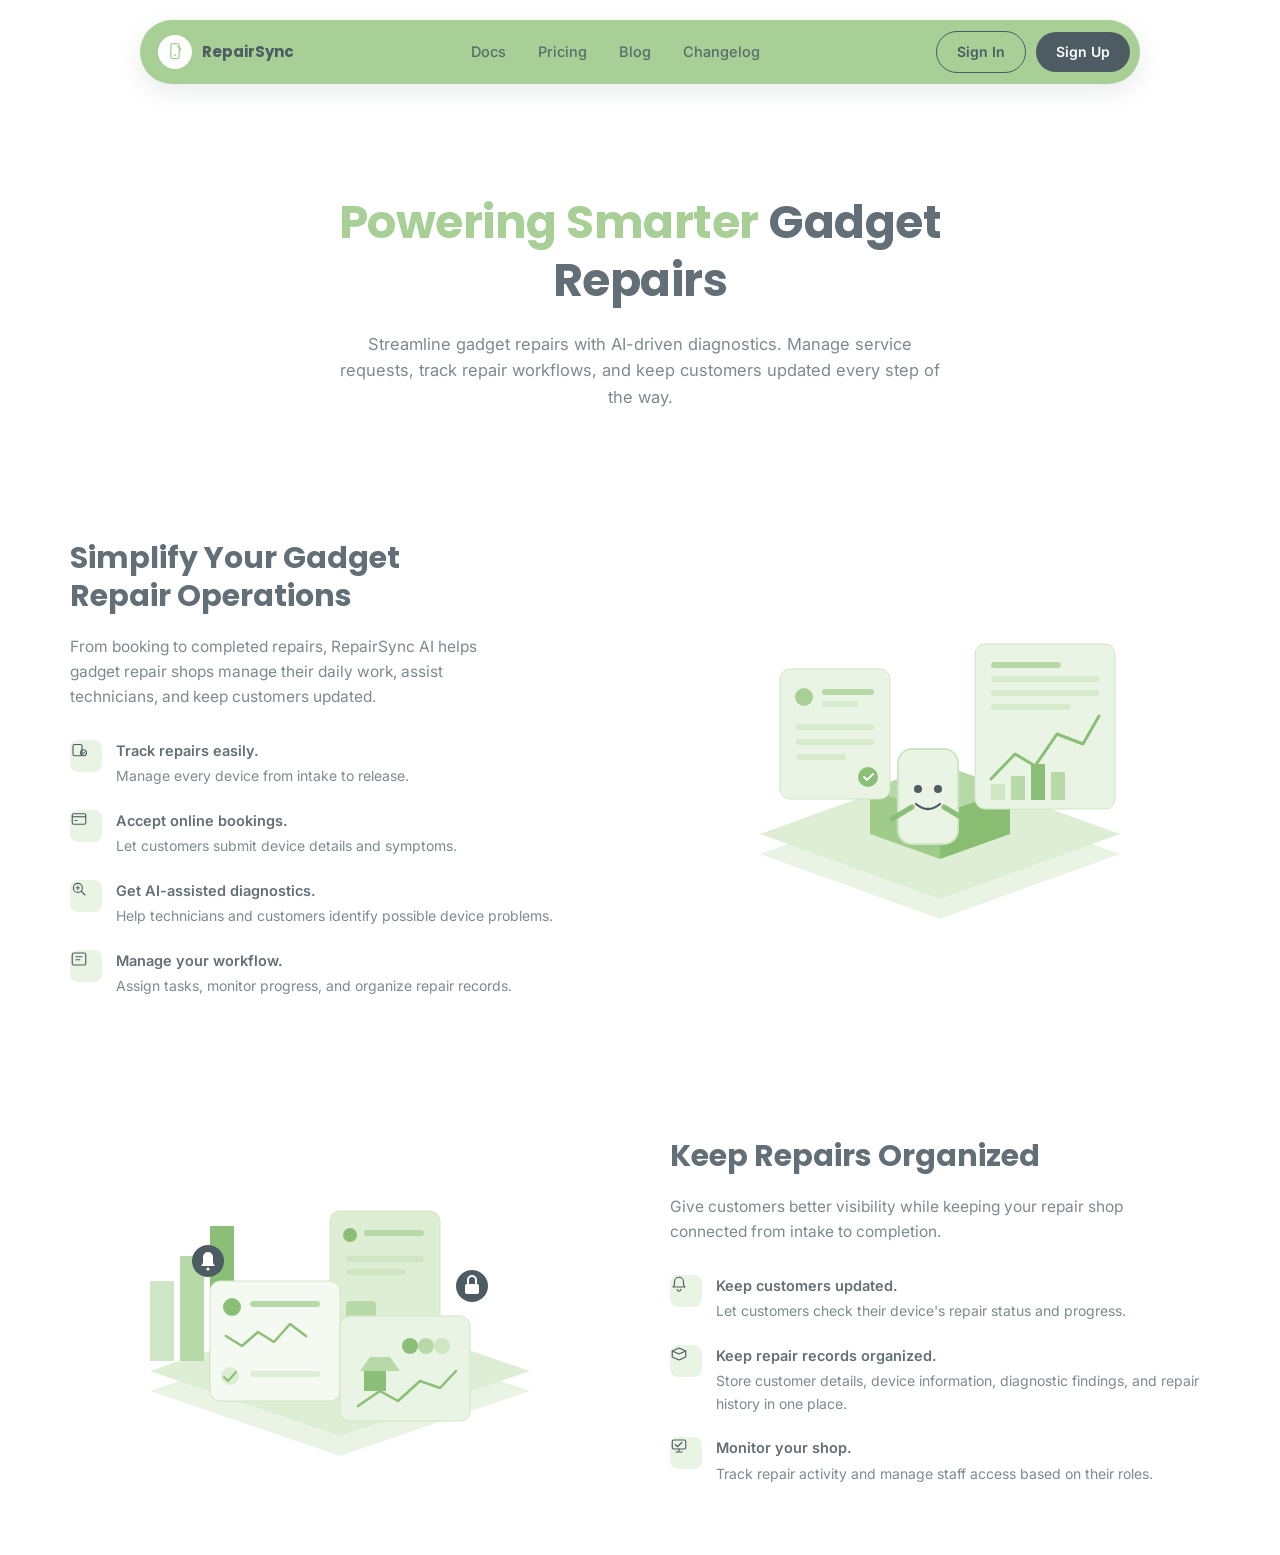
==== index.html @ d8d33b5f "feat: template" ====
<!DOCTYPE html>
<html lang="en">
<head>
<meta charset="UTF-8">
<meta name="viewport" content="width=device-width, initial-scale=1.0">
<title>RepairSync AI — Powering Smarter Gadget Repairs</title>
<link rel="preconnect" href="https://fonts.googleapis.com">
<link rel="preconnect" href="https://fonts.gstatic.com" crossorigin>
<link href="https://fonts.googleapis.com/css2?family=Poppins:wght@600;700&family=Inter:wght@400;500;600&display=swap" rel="stylesheet">
<link rel="stylesheet" href="styles.css">
</head>
<body>

<!-- ============ Floating Navbar ============ -->
<nav class="navbar" id="navbar">
  <div class="nav-inner">
    <a href="#" class="brand">
      <span class="brand-mark">
        <svg viewBox="0 0 24 24" fill="none" xmlns="http://www.w3.org/2000/svg">
          <rect x="7" y="2" width="10" height="18" rx="2" stroke="#A7CF96" stroke-width="1.6"/>
          <circle cx="12" cy="16" r="1.2" fill="#A7CF96"/>
          <path d="M15 5.5c2.5 0.5 4 2.2 4 4.5" stroke="#A7CF96" stroke-width="1.4" stroke-linecap="round"/>
        </svg>
      </span>
      <span class="brand-name">RepairSync</span>
    </a>

    <ul class="nav-links">
      <li><a href="#docs">Docs</a></li>
      <li><a href="#pricing">Pricing</a></li>
      <li><a href="#blog">Blog</a></li>
      <li><a href="#changelog">Changelog</a></li>
    </ul>

    <div class="nav-actions">
      <a href="#signin" class="btn btn-outline">Sign In</a>
      <a href="#signup" class="btn btn-dark">Sign Up</a>
      <button class="nav-toggle" id="navToggle" aria-label="Toggle menu"><span></span></button>
    </div>
  </div>
</nav>

<div class="nav-spacer"></div>

<!-- ============ Hero ============ -->
<section class="hero">
  <h1><span class="accent">Powering Smarter</span> Gadget Repairs</h1>
  <p>Streamline gadget repairs with AI-driven diagnostics. Manage service requests, track repair workflows, and keep customers updated every step of the way.</p>
</section>

<!-- ============ Feature 1 ============ -->
<section class="feature">
  <div class="feature-inner">
    <div class="feature-copy">
      <h2>Simplify Your Gadget<br>Repair Operations</h2>
      <p>From booking to completed repairs, RepairSync AI helps gadget repair shops manage their daily work, assist technicians, and keep customers updated.</p>

      <ul class="feature-list">
        <li>
          <span class="feature-icon">
            <svg viewBox="0 0 24 24" fill="none" xmlns="http://www.w3.org/2000/svg"><rect x="4" y="6" width="12" height="15" rx="2" stroke="#4D5B63" stroke-width="1.5"/><circle cx="18" cy="17" r="4" stroke="#4D5B63" stroke-width="1.5"/><path d="M16.3 17l1.2 1.2 2.2-2.2" stroke="#4D5B63" stroke-width="1.4" stroke-linecap="round" stroke-linejoin="round"/></svg>
          </span>
          <div>
            <strong>Track repairs easily.</strong>
            <span>Manage every device from intake to release.</span>
          </div>
        </li>
        <li>
          <span class="feature-icon">
            <svg viewBox="0 0 24 24" fill="none" xmlns="http://www.w3.org/2000/svg"><rect x="3" y="5" width="18" height="14" rx="2" stroke="#4D5B63" stroke-width="1.5"/><path d="M3 9h18" stroke="#4D5B63" stroke-width="1.5"/><path d="M6.5 14h3" stroke="#4D5B63" stroke-width="1.5" stroke-linecap="round"/></svg>
          </span>
          <div>
            <strong>Accept online bookings.</strong>
            <span>Let customers submit device details and symptoms.</span>
          </div>
        </li>
        <li>
          <span class="feature-icon">
            <svg viewBox="0 0 24 24" fill="none" xmlns="http://www.w3.org/2000/svg"><circle cx="10.5" cy="10.5" r="6" stroke="#4D5B63" stroke-width="1.5"/><path d="M15 15l5 5" stroke="#4D5B63" stroke-width="1.5" stroke-linecap="round"/><path d="M10.5 8v5M8 10.5h5" stroke="#4D5B63" stroke-width="1.3" stroke-linecap="round"/></svg>
          </span>
          <div>
            <strong>Get AI-assisted diagnostics.</strong>
            <span>Help technicians and customers identify possible device problems.</span>
          </div>
        </li>
        <li>
          <span class="feature-icon">
            <svg viewBox="0 0 24 24" fill="none" xmlns="http://www.w3.org/2000/svg"><rect x="3" y="4" width="18" height="16" rx="2" stroke="#4D5B63" stroke-width="1.5"/><path d="M8 9h8M8 13h5" stroke="#4D5B63" stroke-width="1.5" stroke-linecap="round"/></svg>
          </span>
          <div>
            <strong>Manage your workflow.</strong>
            <span>Assign tasks, monitor progress, and organize repair records.</span>
          </div>
        </li>
      </ul>
    </div>

    <div class="feature-art">
      <!-- Isometric illustration 1: booth / dashboard -->
      <svg viewBox="0 0 440 340" xmlns="http://www.w3.org/2000/svg">
        <!-- base platform -->
        <polygon points="40,255 220,190 400,255 220,320" fill="#EAF4E4"/>
        <polygon points="40,235 220,170 400,235 220,300" fill="#DDEED4"/>
        <!-- booth pedestal -->
        <polygon points="150,190 220,165 290,190 220,215" fill="#B7D9A8"/>
        <polygon points="150,190 150,235 220,260 220,215" fill="#9FCB8B"/>
        <polygon points="290,190 290,235 220,260 220,215" fill="#89BE72"/>
        <!-- left panel -->
        <g transform="translate(60,70)">
          <rect x="0" y="0" width="110" height="130" rx="10" fill="#EAF4E4" stroke="#CFE6C4"/>
          <circle cx="24" cy="28" r="9" fill="#A7CF96"/>
          <rect x="42" y="20" width="52" height="6" rx="3" fill="#B7D9A8"/>
          <rect x="42" y="32" width="36" height="6" rx="3" fill="#D6EACC"/>
          <rect x="16" y="55" width="78" height="6" rx="3" fill="#D6EACC"/>
          <rect x="16" y="70" width="78" height="6" rx="3" fill="#D6EACC"/>
          <rect x="16" y="85" width="50" height="6" rx="3" fill="#D6EACC"/>
          <circle cx="88" cy="108" r="10" fill="#8BBF78"/>
          <path d="M84 108l3 3 6-6" stroke="#fff" stroke-width="1.8" fill="none" stroke-linecap="round" stroke-linejoin="round"/>
        </g>
        <!-- right panel -->
        <g transform="translate(255,45)">
          <rect x="0" y="0" width="140" height="165" rx="10" fill="#EAF4E4" stroke="#CFE6C4"/>
          <rect x="16" y="18" width="70" height="6" rx="3" fill="#B7D9A8"/>
          <rect x="16" y="32" width="108" height="6" rx="3" fill="#D6EACC"/>
          <rect x="16" y="46" width="108" height="6" rx="3" fill="#D6EACC"/>
          <rect x="16" y="60" width="80" height="6" rx="3" fill="#D6EACC"/>
          <polyline points="16,135 40,110 60,122 82,90 108,100 124,72" fill="none" stroke="#8BBF78" stroke-width="3" stroke-linecap="round" stroke-linejoin="round"/>
          <rect x="16" y="140" width="14" height="16" fill="#CFE6C4"/>
          <rect x="36" y="132" width="14" height="24" fill="#B7D9A8"/>
          <rect x="56" y="120" width="14" height="36" fill="#8BBF78"/>
          <rect x="76" y="128" width="14" height="28" fill="#B7D9A8"/>
        </g>
        <!-- mascot phone -->
        <g transform="translate(178,150)">
          <rect x="0" y="0" width="60" height="95" rx="14" fill="#EAF4E4" stroke="#CFE6C4" stroke-width="2"/>
          <circle cx="20" cy="40" r="4" fill="#4D5B63"/>
          <circle cx="40" cy="40" r="4" fill="#4D5B63"/>
          <path d="M18 55q12 10 24 0" stroke="#4D5B63" stroke-width="2.2" fill="none" stroke-linecap="round"/>
          <path d="M-6 70l20-12" stroke="#8BBF78" stroke-width="5" stroke-linecap="round"/>
          <path d="M66 70l-20-12" stroke="#8BBF78" stroke-width="5" stroke-linecap="round"/>
        </g>
      </svg>
    </div>
  </div>
</section>

<!-- ============ Feature 2 ============ -->
<section class="feature reverse">
  <div class="feature-inner">
    <div class="feature-art">
      <!-- Isometric illustration 2: stacked cards + chart -->
      <svg viewBox="0 0 440 340" xmlns="http://www.w3.org/2000/svg">
        <polygon points="30,250 220,185 410,250 220,315" fill="#EAF4E4"/>
        <polygon points="30,230 220,165 410,230 220,295" fill="#DDEED4"/>

        <!-- bars back -->
        <g transform="translate(30,60)">
          <rect x="0" y="80" width="24" height="80" fill="#CFE6C4"/>
          <rect x="30" y="55" width="24" height="105" fill="#B7D9A8"/>
          <rect x="60" y="25" width="24" height="135" fill="#8BBF78"/>
        </g>

        <!-- folder card -->
        <g transform="translate(210,70)">
          <rect x="0" y="0" width="110" height="120" rx="10" fill="#DDEED4" stroke="#CFE6C4"/>
          <circle cx="20" cy="24" r="7" fill="#8BBF78"/>
          <rect x="34" y="19" width="60" height="6" rx="3" fill="#B7D9A8"/>
          <rect x="16" y="45" width="78" height="6" rx="3" fill="#CFE6C4"/>
          <rect x="16" y="58" width="60" height="6" rx="3" fill="#CFE6C4"/>
          <rect x="16" y="90" width="30" height="30" rx="4" fill="#B7D9A8"/>
        </g>

        <!-- customer card front-left -->
        <g transform="translate(90,140)">
          <rect x="0" y="0" width="130" height="120" rx="10" fill="#F4FAF1" stroke="#CFE6C4"/>
          <circle cx="22" cy="26" r="9" fill="#8BBF78"/>
          <rect x="40" y="20" width="70" height="6" rx="3" fill="#B7D9A8"/>
          <path d="M16 55l16 10 16-14 16 10 16-18 16 12" stroke="#8BBF78" stroke-width="2.5" fill="none" stroke-linecap="round" stroke-linejoin="round"/>
          <circle cx="20" cy="95" r="9" fill="#DDEED4"/>
          <path d="M14 96l4 4 8-9" stroke="#8BBF78" stroke-width="2" fill="none" stroke-linecap="round" stroke-linejoin="round"/>
          <rect x="40" y="90" width="70" height="6" rx="3" fill="#DDEED4"/>
        </g>

        <!-- shop / analytics card front-right -->
        <g transform="translate(220,175)">
          <rect x="0" y="0" width="130" height="105" rx="10" fill="#EAF4E4" stroke="#CFE6C4"/>
          <path d="M20 55l10-14h20l10 14z" fill="#B7D9A8"/>
          <rect x="24" y="55" width="22" height="20" fill="#8BBF78"/>
          <circle cx="70" cy="30" r="8" fill="#8BBF78"/>
          <circle cx="86" cy="30" r="8" fill="#B7D9A8"/>
          <circle cx="102" cy="30" r="8" fill="#CFE6C4"/>
          <polyline points="18,90 40,75 58,85 80,65 100,72 116,55" fill="none" stroke="#8BBF78" stroke-width="2.5" stroke-linecap="round" stroke-linejoin="round"/>
        </g>

        <!-- bell notification -->
        <circle cx="88" cy="120" r="16" fill="#4D5B63"/>
        <path d="M83 122v-6a5 5 0 0110 0v6l2 3h-14z" fill="#fff"/>
        <circle cx="88" cy="128" r="1.6" fill="#fff"/>

        <!-- lock -->
        <circle cx="352" cy="145" r="16" fill="#4D5B63"/>
        <rect x="345" y="143" width="14" height="10" rx="2" fill="#fff"/>
        <path d="M348 143v-4a4 4 0 018 0v4" stroke="#fff" stroke-width="2" fill="none"/>
      </svg>
    </div>

    <div class="feature-copy">
      <h2>Keep Repairs Organized</h2>
      <p>Give customers better visibility while keeping your repair shop connected from intake to completion.</p>

      <ul class="feature-list">
        <li>
          <span class="feature-icon">
            <svg viewBox="0 0 24 24" fill="none" xmlns="http://www.w3.org/2000/svg"><path d="M12 3a6 6 0 00-6 6v3.2c0 .5-.2 1-.5 1.4L4 16h16l-1.5-2.4c-.3-.4-.5-.9-.5-1.4V9a6 6 0 00-6-6z" stroke="#4D5B63" stroke-width="1.5" stroke-linejoin="round"/><path d="M9.5 19a2.5 2.5 0 005 0" stroke="#4D5B63" stroke-width="1.5" stroke-linecap="round"/></svg>
          </span>
          <div>
            <strong>Keep customers updated.</strong>
            <span>Let customers check their device's repair status and progress.</span>
          </div>
        </li>
        <li>
          <span class="feature-icon">
            <svg viewBox="0 0 24 24" fill="none" xmlns="http://www.w3.org/2000/svg"><path d="M3 8l9-4 9 4-9 4-9-4z" stroke="#4D5B63" stroke-width="1.5" stroke-linejoin="round"/><path d="M3 8v8l9 4 9-4V8" stroke="#4D5B63" stroke-width="1.5" stroke-linejoin="round"/></svg>
          </span>
          <div>
            <strong>Keep repair records organized.</strong>
            <span>Store customer details, device information, diagnostic findings, and repair history in one place.</span>
          </div>
        </li>
        <li>
          <span class="feature-icon">
            <svg viewBox="0 0 24 24" fill="none" xmlns="http://www.w3.org/2000/svg"><rect x="3" y="4" width="18" height="12" rx="2" stroke="#4D5B63" stroke-width="1.5"/><path d="M8 20h8M12 16v4" stroke="#4D5B63" stroke-width="1.5" stroke-linecap="round"/><path d="M7 10l3 3 6-6" stroke="#4D5B63" stroke-width="1.5" stroke-linecap="round" stroke-linejoin="round"/></svg>
          </span>
          <div>
            <strong>Monitor your shop.</strong>
            <span>Track repair activity and manage staff access based on their roles.</span>
          </div>
        </li>
      </ul>
    </div>
  </div>
</section>


<script src="script.js"></script>
</body>
</html>
---- styles.css ----
/* ============================================
   RepairSync AI — Landing Page Styles
   ============================================ */

:root {
  --green: #A7CF96;
  --green-dark: #8BBF78;
  --green-pale: #EAF4E4;
  --green-paler: #F4FAF1;
  --ink: #4D5B63;
  --ink-soft: #636F76;
  --text-body: #7C8A90;
  --white: #FFFFFF;
  --nav-height: 64px;
  --container: 1140px;
  --radius-full: 999px;
  --radius-lg: 20px;
  --shadow-nav: 0 8px 24px rgba(77, 91, 99, 0.12);
}

* {
  margin: 0;
  padding: 0;
  box-sizing: border-box;
}

html {
  scroll-behavior: smooth;
}

body {
  font-family: 'Inter', -apple-system, BlinkMacSystemFont, 'Segoe UI', sans-serif;
  color: var(--text-body);
  background: var(--white);
  line-height: 1.6;
  -webkit-font-smoothing: antialiased;
}

h1, h2, h3, .brand-name {
  font-family: 'Poppins', 'Inter', sans-serif;
  font-weight: 700;
  color: var(--ink-soft);
  line-height: 1.25;
}

a {
  text-decoration: none;
  color: inherit;
}

img {
  max-width: 100%;
  display: block;
}

.container {
  width: 100%;
  max-width: var(--container);
  margin: 0 auto;
  padding: 0 24px;
}

/* ============ Floating Nav ============ */

.nav-spacer {
  height: calc(var(--nav-height) + 40px);
}

.navbar {
  position: fixed;
  top: 20px;
  left: 50%;
  transform: translateX(-50%);
  width: calc(100% - 40px);
  max-width: 1000px;
  height: var(--nav-height);
  background: var(--green);
  border-radius: var(--radius-full);
  box-shadow: var(--shadow-nav);
  z-index: 1000;
  transition: box-shadow 0.25s ease, top 0.25s ease;
}

.navbar.is-scrolled {
  box-shadow: 0 10px 30px rgba(77, 91, 99, 0.22);
  top: 14px;
}

.nav-inner {
  height: 100%;
  display: flex;
  align-items: center;
  justify-content: space-between;
  padding: 0 10px 0 18px;
}

.brand {
  display: flex;
  align-items: center;
  gap: 10px;
}

.brand-mark {
  width: 34px;
  height: 34px;
  border-radius: 50%;
  background: var(--white);
  display: flex;
  align-items: center;
  justify-content: center;
  flex-shrink: 0;
}

.brand-mark svg {
  width: 20px;
  height: 20px;
}

.brand-name {
  font-size: 15px;
  font-weight: 700;
  color: var(--ink);
  white-space: nowrap;
}

.nav-links {
  display: flex;
  align-items: center;
  gap: 32px;
  list-style: none;
}

.nav-links a {
  font-size: 14.5px;
  font-weight: 500;
  color: var(--ink);
  opacity: 0.85;
  transition: opacity 0.2s ease;
}

.nav-links a:hover {
  opacity: 1;
}

.nav-actions {
  display: flex;
  align-items: center;
  gap: 10px;
}

.btn {
  display: inline-flex;
  align-items: center;
  justify-content: center;
  font-family: 'Inter', sans-serif;
  font-size: 14px;
  font-weight: 600;
  padding: 9px 20px;
  border-radius: var(--radius-full);
  cursor: pointer;
  border: none;
  transition: transform 0.15s ease, background 0.2s ease, box-shadow 0.2s ease;
  white-space: nowrap;
}

.btn:hover {
  transform: translateY(-1px);
}

.btn-outline {
  background: transparent;
  color: var(--ink);
  border: 1.5px solid var(--ink);
}

.btn-outline:hover {
  background: rgba(77, 91, 99, 0.08);
}

.btn-dark {
  background: var(--ink);
  color: var(--white);
}

.btn-dark:hover {
  background: #3c484e;
  box-shadow: 0 6px 16px rgba(77, 91, 99, 0.35);
}

.nav-toggle {
  display: none;
  width: 34px;
  height: 34px;
  border-radius: 50%;
  background: var(--white);
  border: none;
  align-items: center;
  justify-content: center;
  cursor: pointer;
}

.nav-toggle span,
.nav-toggle span::before,
.nav-toggle span::after {
  content: '';
  display: block;
  width: 16px;
  height: 2px;
  background: var(--ink);
  position: relative;
  transition: 0.2s ease;
}

.nav-toggle span::before { position: absolute; top: -5px; }
.nav-toggle span::after { position: absolute; top: 5px; }

/* ============ Hero ============ */

.hero {
  text-align: center;
  padding: 90px 24px 60px;
  max-width: 780px;
  margin: 0 auto;
}

.hero h1 {
  font-size: 46px;
  letter-spacing: -0.5px;
  margin-bottom: 22px;
}

.hero h1 .accent {
  color: var(--green);
}

.hero p {
  font-size: 16.5px;
  color: var(--text-body);
  max-width: 620px;
  margin: 0 auto;
}

/* ============ Feature Sections ============ */

.feature {
  padding: 70px 24px;
}

.feature-inner {
  max-width: var(--container);
  margin: 0 auto;
  display: grid;
  grid-template-columns: 1fr 1fr;
  gap: 60px;
  align-items: center;
}

.feature.reverse .feature-inner {
  grid-template-columns: 1fr 1fr;
}

.feature.reverse .feature-copy {
  order: 2;
}

.feature.reverse .feature-art {
  order: 1;
}

.feature-copy h2 {
  font-size: 30px;
  margin-bottom: 20px;
}

.feature-copy > p {
  font-size: 15.5px;
  margin-bottom: 28px;
  max-width: 460px;
}

.feature-list {
  list-style: none;
  display: flex;
  flex-direction: column;
  gap: 20px;
}

.feature-list li {
  display: flex;
  gap: 14px;
  align-items: flex-start;
}

.feature-icon {
  width: 32px;
  height: 32px;
  border-radius: 8px;
  background: var(--green-pale);
  flex-shrink: 0;
  display: flex;
  align-items: center;
  justify-content: center;
}

.feature-icon svg {
  width: 18px;
  height: 18px;
}

.feature-list strong {
  color: var(--ink-soft);
  font-weight: 600;
  font-size: 14.5px;
}

.feature-list span {
  display: block;
  font-size: 14px;
  color: var(--text-body);
  margin-top: 2px;
}

.feature-art {
  display: flex;
  align-items: center;
  justify-content: center;
}

.feature-art svg {
  width: 100%;
  height: auto;
  max-width: 440px;
}

/* ============ Footer ============ */

.footer {
  text-align: center;
  padding: 40px 24px 60px;
  font-size: 13.5px;
  color: var(--text-body);
}

/* ============ Responsive ============ */

@media (max-width: 860px) {
  .nav-links { display: none; }
  .nav-toggle { display: flex; }
  .btn-outline { display: none; }

  .feature-inner {
    grid-template-columns: 1fr;
    gap: 40px;
  }

  .feature.reverse .feature-copy,
  .feature.reverse .feature-art {
    order: initial;
  }

  .hero h1 {
    font-size: 34px;
  }
}

@media (max-width: 480px) {
  .navbar {
    width: calc(100% - 24px);
  }
  .nav-actions .btn-dark {
    padding: 8px 14px;
    font-size: 13px;
  }
  .hero {
    padding-top: 70px;
  }
  .hero h1 {
    font-size: 28px;
  }
}
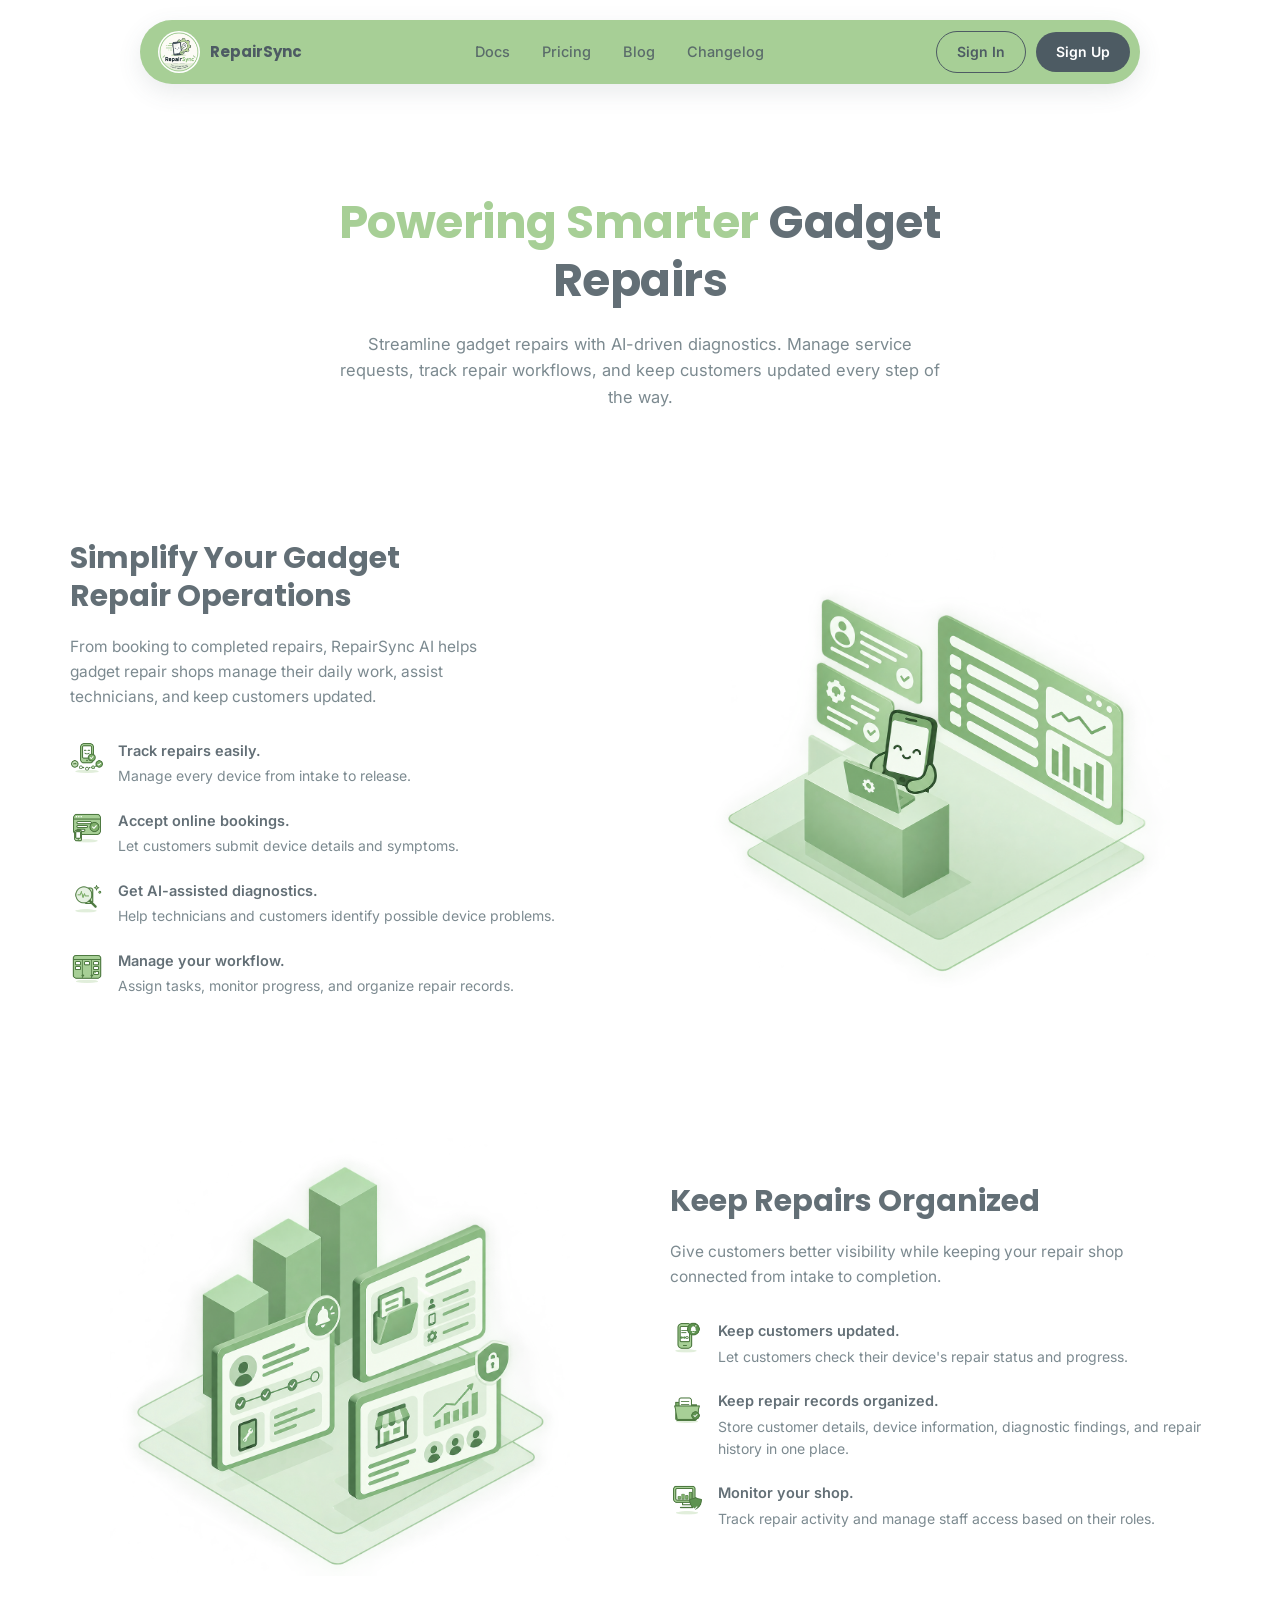
==== commit 3b62706f: "fix: UI" ====
--- a/index.html
+++ b/index.html
@@ -16,11 +16,7 @@
   <div class="nav-inner">
     <a href="#" class="brand">
       <span class="brand-mark">
-        <svg viewBox="0 0 24 24" fill="none" xmlns="http://www.w3.org/2000/svg">
-          <rect x="7" y="2" width="10" height="18" rx="2" stroke="#A7CF96" stroke-width="1.6"/>
-          <circle cx="12" cy="16" r="1.2" fill="#A7CF96"/>
-          <path d="M15 5.5c2.5 0.5 4 2.2 4 4.5" stroke="#A7CF96" stroke-width="1.4" stroke-linecap="round"/>
-        </svg>
+        <img src="Images/Logo.png" alt="RepairSync logo">
       </span>
       <span class="brand-name">RepairSync</span>
     </a>
@@ -58,7 +54,7 @@
       <ul class="feature-list">
         <li>
           <span class="feature-icon">
-            <svg viewBox="0 0 24 24" fill="none" xmlns="http://www.w3.org/2000/svg"><rect x="4" y="6" width="12" height="15" rx="2" stroke="#4D5B63" stroke-width="1.5"/><circle cx="18" cy="17" r="4" stroke="#4D5B63" stroke-width="1.5"/><path d="M16.3 17l1.2 1.2 2.2-2.2" stroke="#4D5B63" stroke-width="1.4" stroke-linecap="round" stroke-linejoin="round"/></svg>
+            <img src="Images/trackicon.png" alt="Track repairs icon">
           </span>
           <div>
             <strong>Track repairs easily.</strong>
@@ -67,7 +63,7 @@
         </li>
         <li>
           <span class="feature-icon">
-            <svg viewBox="0 0 24 24" fill="none" xmlns="http://www.w3.org/2000/svg"><rect x="3" y="5" width="18" height="14" rx="2" stroke="#4D5B63" stroke-width="1.5"/><path d="M3 9h18" stroke="#4D5B63" stroke-width="1.5"/><path d="M6.5 14h3" stroke="#4D5B63" stroke-width="1.5" stroke-linecap="round"/></svg>
+            <img src="Images/bookingicon.png" alt="Online bookings icon">
           </span>
           <div>
             <strong>Accept online bookings.</strong>
@@ -76,7 +72,7 @@
         </li>
         <li>
           <span class="feature-icon">
-            <svg viewBox="0 0 24 24" fill="none" xmlns="http://www.w3.org/2000/svg"><circle cx="10.5" cy="10.5" r="6" stroke="#4D5B63" stroke-width="1.5"/><path d="M15 15l5 5" stroke="#4D5B63" stroke-width="1.5" stroke-linecap="round"/><path d="M10.5 8v5M8 10.5h5" stroke="#4D5B63" stroke-width="1.3" stroke-linecap="round"/></svg>
+            <img src="Images/diagnosticicon.png" alt="AI diagnostics icon">
           </span>
           <div>
             <strong>Get AI-assisted diagnostics.</strong>
@@ -85,7 +81,7 @@
         </li>
         <li>
           <span class="feature-icon">
-            <svg viewBox="0 0 24 24" fill="none" xmlns="http://www.w3.org/2000/svg"><rect x="3" y="4" width="18" height="16" rx="2" stroke="#4D5B63" stroke-width="1.5"/><path d="M8 9h8M8 13h5" stroke="#4D5B63" stroke-width="1.5" stroke-linecap="round"/></svg>
+            <img src="Images/manageicon.png" alt="Manage workflow icon">
           </span>
           <div>
             <strong>Manage your workflow.</strong>
@@ -96,50 +92,7 @@
     </div>
 
     <div class="feature-art">
-      <!-- Isometric illustration 1: booth / dashboard -->
-      <svg viewBox="0 0 440 340" xmlns="http://www.w3.org/2000/svg">
-        <!-- base platform -->
-        <polygon points="40,255 220,190 400,255 220,320" fill="#EAF4E4"/>
-        <polygon points="40,235 220,170 400,235 220,300" fill="#DDEED4"/>
-        <!-- booth pedestal -->
-        <polygon points="150,190 220,165 290,190 220,215" fill="#B7D9A8"/>
-        <polygon points="150,190 150,235 220,260 220,215" fill="#9FCB8B"/>
-        <polygon points="290,190 290,235 220,260 220,215" fill="#89BE72"/>
-        <!-- left panel -->
-        <g transform="translate(60,70)">
-          <rect x="0" y="0" width="110" height="130" rx="10" fill="#EAF4E4" stroke="#CFE6C4"/>
-          <circle cx="24" cy="28" r="9" fill="#A7CF96"/>
-          <rect x="42" y="20" width="52" height="6" rx="3" fill="#B7D9A8"/>
-          <rect x="42" y="32" width="36" height="6" rx="3" fill="#D6EACC"/>
-          <rect x="16" y="55" width="78" height="6" rx="3" fill="#D6EACC"/>
-          <rect x="16" y="70" width="78" height="6" rx="3" fill="#D6EACC"/>
-          <rect x="16" y="85" width="50" height="6" rx="3" fill="#D6EACC"/>
-          <circle cx="88" cy="108" r="10" fill="#8BBF78"/>
-          <path d="M84 108l3 3 6-6" stroke="#fff" stroke-width="1.8" fill="none" stroke-linecap="round" stroke-linejoin="round"/>
-        </g>
-        <!-- right panel -->
-        <g transform="translate(255,45)">
-          <rect x="0" y="0" width="140" height="165" rx="10" fill="#EAF4E4" stroke="#CFE6C4"/>
-          <rect x="16" y="18" width="70" height="6" rx="3" fill="#B7D9A8"/>
-          <rect x="16" y="32" width="108" height="6" rx="3" fill="#D6EACC"/>
-          <rect x="16" y="46" width="108" height="6" rx="3" fill="#D6EACC"/>
-          <rect x="16" y="60" width="80" height="6" rx="3" fill="#D6EACC"/>
-          <polyline points="16,135 40,110 60,122 82,90 108,100 124,72" fill="none" stroke="#8BBF78" stroke-width="3" stroke-linecap="round" stroke-linejoin="round"/>
-          <rect x="16" y="140" width="14" height="16" fill="#CFE6C4"/>
-          <rect x="36" y="132" width="14" height="24" fill="#B7D9A8"/>
-          <rect x="56" y="120" width="14" height="36" fill="#8BBF78"/>
-          <rect x="76" y="128" width="14" height="28" fill="#B7D9A8"/>
-        </g>
-        <!-- mascot phone -->
-        <g transform="translate(178,150)">
-          <rect x="0" y="0" width="60" height="95" rx="14" fill="#EAF4E4" stroke="#CFE6C4" stroke-width="2"/>
-          <circle cx="20" cy="40" r="4" fill="#4D5B63"/>
-          <circle cx="40" cy="40" r="4" fill="#4D5B63"/>
-          <path d="M18 55q12 10 24 0" stroke="#4D5B63" stroke-width="2.2" fill="none" stroke-linecap="round"/>
-          <path d="M-6 70l20-12" stroke="#8BBF78" stroke-width="5" stroke-linecap="round"/>
-          <path d="M66 70l-20-12" stroke="#8BBF78" stroke-width="5" stroke-linecap="round"/>
-        </g>
-      </svg>
+      <img src="Images/heroimage.png" alt="Simplify your gadget repair operations illustration">
     </div>
   </div>
 </section>
@@ -148,60 +101,7 @@
 <section class="feature reverse">
   <div class="feature-inner">
     <div class="feature-art">
-      <!-- Isometric illustration 2: stacked cards + chart -->
-      <svg viewBox="0 0 440 340" xmlns="http://www.w3.org/2000/svg">
-        <polygon points="30,250 220,185 410,250 220,315" fill="#EAF4E4"/>
-        <polygon points="30,230 220,165 410,230 220,295" fill="#DDEED4"/>
-
-        <!-- bars back -->
-        <g transform="translate(30,60)">
-          <rect x="0" y="80" width="24" height="80" fill="#CFE6C4"/>
-          <rect x="30" y="55" width="24" height="105" fill="#B7D9A8"/>
-          <rect x="60" y="25" width="24" height="135" fill="#8BBF78"/>
-        </g>
-
-        <!-- folder card -->
-        <g transform="translate(210,70)">
-          <rect x="0" y="0" width="110" height="120" rx="10" fill="#DDEED4" stroke="#CFE6C4"/>
-          <circle cx="20" cy="24" r="7" fill="#8BBF78"/>
-          <rect x="34" y="19" width="60" height="6" rx="3" fill="#B7D9A8"/>
-          <rect x="16" y="45" width="78" height="6" rx="3" fill="#CFE6C4"/>
-          <rect x="16" y="58" width="60" height="6" rx="3" fill="#CFE6C4"/>
-          <rect x="16" y="90" width="30" height="30" rx="4" fill="#B7D9A8"/>
-        </g>
-
-        <!-- customer card front-left -->
-        <g transform="translate(90,140)">
-          <rect x="0" y="0" width="130" height="120" rx="10" fill="#F4FAF1" stroke="#CFE6C4"/>
-          <circle cx="22" cy="26" r="9" fill="#8BBF78"/>
-          <rect x="40" y="20" width="70" height="6" rx="3" fill="#B7D9A8"/>
-          <path d="M16 55l16 10 16-14 16 10 16-18 16 12" stroke="#8BBF78" stroke-width="2.5" fill="none" stroke-linecap="round" stroke-linejoin="round"/>
-          <circle cx="20" cy="95" r="9" fill="#DDEED4"/>
-          <path d="M14 96l4 4 8-9" stroke="#8BBF78" stroke-width="2" fill="none" stroke-linecap="round" stroke-linejoin="round"/>
-          <rect x="40" y="90" width="70" height="6" rx="3" fill="#DDEED4"/>
-        </g>
-
-        <!-- shop / analytics card front-right -->
-        <g transform="translate(220,175)">
-          <rect x="0" y="0" width="130" height="105" rx="10" fill="#EAF4E4" stroke="#CFE6C4"/>
-          <path d="M20 55l10-14h20l10 14z" fill="#B7D9A8"/>
-          <rect x="24" y="55" width="22" height="20" fill="#8BBF78"/>
-          <circle cx="70" cy="30" r="8" fill="#8BBF78"/>
-          <circle cx="86" cy="30" r="8" fill="#B7D9A8"/>
-          <circle cx="102" cy="30" r="8" fill="#CFE6C4"/>
-          <polyline points="18,90 40,75 58,85 80,65 100,72 116,55" fill="none" stroke="#8BBF78" stroke-width="2.5" stroke-linecap="round" stroke-linejoin="round"/>
-        </g>
-
-        <!-- bell notification -->
-        <circle cx="88" cy="120" r="16" fill="#4D5B63"/>
-        <path d="M83 122v-6a5 5 0 0110 0v6l2 3h-14z" fill="#fff"/>
-        <circle cx="88" cy="128" r="1.6" fill="#fff"/>
-
-        <!-- lock -->
-        <circle cx="352" cy="145" r="16" fill="#4D5B63"/>
-        <rect x="345" y="143" width="14" height="10" rx="2" fill="#fff"/>
-        <path d="M348 143v-4a4 4 0 018 0v4" stroke="#fff" stroke-width="2" fill="none"/>
-      </svg>
+      <img src="Images/heroimage2.png" alt="Keep repairs organized illustration">
     </div>
 
     <div class="feature-copy">
@@ -211,7 +111,7 @@
       <ul class="feature-list">
         <li>
           <span class="feature-icon">
-            <svg viewBox="0 0 24 24" fill="none" xmlns="http://www.w3.org/2000/svg"><path d="M12 3a6 6 0 00-6 6v3.2c0 .5-.2 1-.5 1.4L4 16h16l-1.5-2.4c-.3-.4-.5-.9-.5-1.4V9a6 6 0 00-6-6z" stroke="#4D5B63" stroke-width="1.5" stroke-linejoin="round"/><path d="M9.5 19a2.5 2.5 0 005 0" stroke="#4D5B63" stroke-width="1.5" stroke-linecap="round"/></svg>
+            <img src="Images/statusicon.png" alt="Repair status icon">
           </span>
           <div>
             <strong>Keep customers updated.</strong>
@@ -220,7 +120,7 @@
         </li>
         <li>
           <span class="feature-icon">
-            <svg viewBox="0 0 24 24" fill="none" xmlns="http://www.w3.org/2000/svg"><path d="M3 8l9-4 9 4-9 4-9-4z" stroke="#4D5B63" stroke-width="1.5" stroke-linejoin="round"/><path d="M3 8v8l9 4 9-4V8" stroke="#4D5B63" stroke-width="1.5" stroke-linejoin="round"/></svg>
+            <img src="Images/recordsicon.png" alt="Repair records icon">
           </span>
           <div>
             <strong>Keep repair records organized.</strong>
@@ -229,7 +129,7 @@
         </li>
         <li>
           <span class="feature-icon">
-            <svg viewBox="0 0 24 24" fill="none" xmlns="http://www.w3.org/2000/svg"><rect x="3" y="4" width="18" height="12" rx="2" stroke="#4D5B63" stroke-width="1.5"/><path d="M8 20h8M12 16v4" stroke="#4D5B63" stroke-width="1.5" stroke-linecap="round"/><path d="M7 10l3 3 6-6" stroke="#4D5B63" stroke-width="1.5" stroke-linecap="round" stroke-linejoin="round"/></svg>
+            <img src="Images/monitoricon.png" alt="Monitor shop icon">
           </span>
           <div>
             <strong>Monitor your shop.</strong>
--- a/styles.css
+++ b/styles.css
@@ -101,19 +101,21 @@
 }
 
 .brand-mark {
-  width: 34px;
-  height: 34px;
+  width: 42px;
+  height: 42px;
   border-radius: 50%;
   background: var(--white);
   display: flex;
   align-items: center;
   justify-content: center;
   flex-shrink: 0;
-}
-
-.brand-mark svg {
-  width: 20px;
-  height: 20px;
+  overflow: hidden;
+}
+
+.brand-mark img {
+  width: 100%;
+  height: 100%;
+  object-fit: contain;
 }
 
 .brand-name {
@@ -292,19 +294,18 @@
 }
 
 .feature-icon {
-  width: 32px;
-  height: 32px;
-  border-radius: 8px;
-  background: var(--green-pale);
+  width: 34px;
+  height: 34px;
   flex-shrink: 0;
   display: flex;
   align-items: center;
   justify-content: center;
 }
 
-.feature-icon svg {
-  width: 18px;
-  height: 18px;
+.feature-icon img {
+  width: 100%;
+  height: 100%;
+  object-fit: contain;
 }
 
 .feature-list strong {
@@ -326,10 +327,10 @@
   justify-content: center;
 }
 
-.feature-art svg {
+.feature-art img {
   width: 100%;
   height: auto;
-  max-width: 440px;
+  max-width: 460px;
 }
 
 /* ============ Footer ============ */
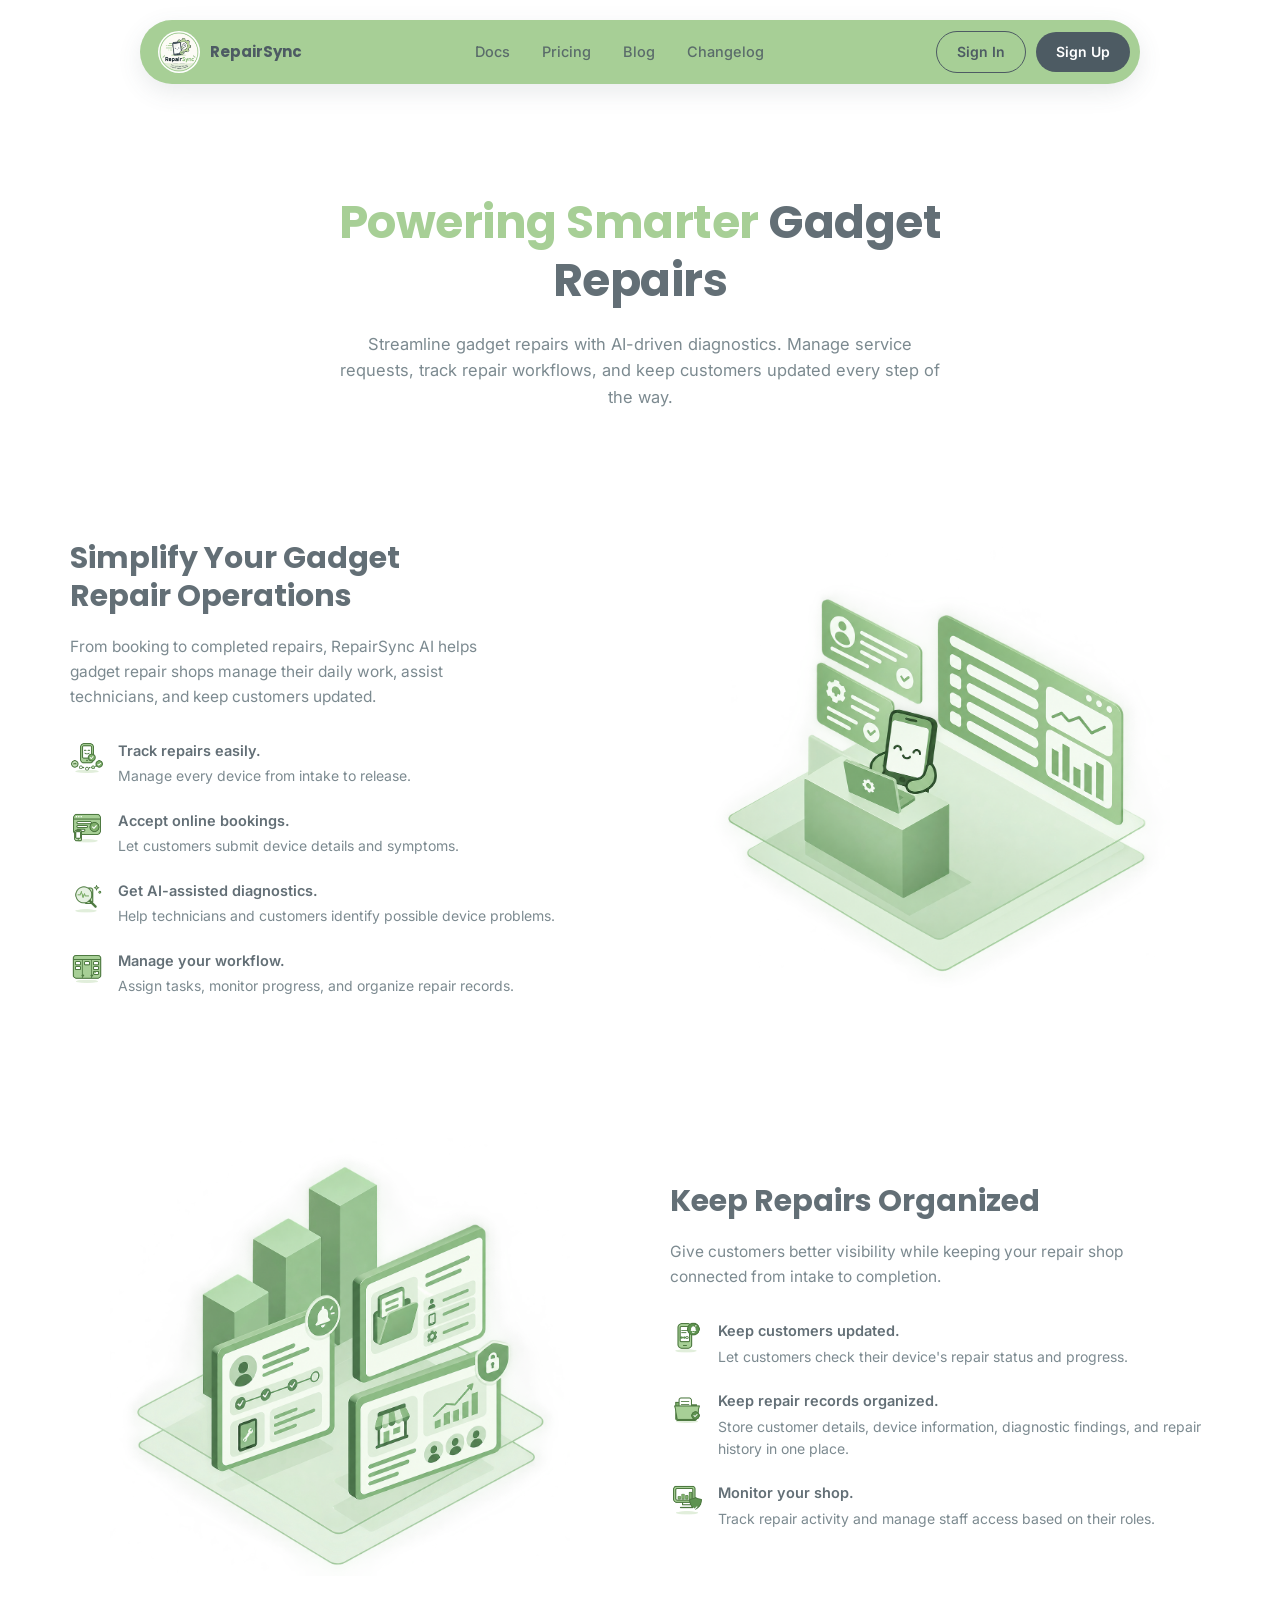
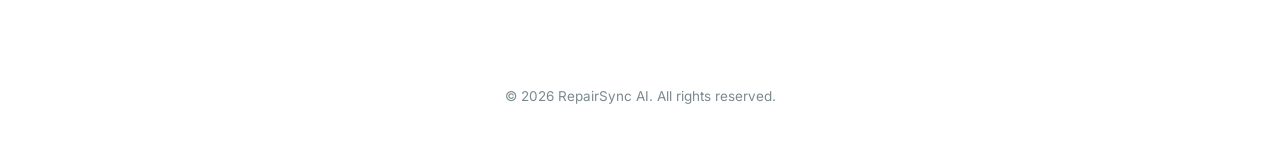
==== commit ee473f4f: "feat: Sign Up UI." ====
--- a/index.html
+++ b/index.html
@@ -29,14 +29,104 @@
     </ul>
 
     <div class="nav-actions">
-      <a href="#signin" class="btn btn-outline">Sign In</a>
-      <a href="#signup" class="btn btn-dark">Sign Up</a>
+      <a href="#signin" class="btn btn-outline" id="signInTrigger">Sign In</a>
+      <a href="#signup" class="btn btn-dark" id="signUpTrigger">Sign Up</a>
       <button class="nav-toggle" id="navToggle" aria-label="Toggle menu"><span></span></button>
     </div>
   </div>
 </nav>
 
 <div class="nav-spacer"></div>
+
+<!-- ============ Floating Sign In Panel ============ -->
+<div class="signin-backdrop" id="signinBackdrop"></div>
+
+<div class="signin-panel" id="signinPanel" role="dialog" aria-modal="true" aria-labelledby="signinTitle">
+  <button class="signin-close" id="signinClose" aria-label="Close sign in">&times;</button>
+
+  <div class="signin-logo">
+    <img src="Images/Logo.png" alt="RepairSync logo">
+  </div>
+
+  <h3 id="signinTitle">Sign in to your account to continue</h3>
+
+  <form class="signin-form" id="signinForm">
+    <label for="signinEmail">Email</label>
+    <input type="email" id="signinEmail" placeholder="username@gmail.com" autocomplete="email" required>
+
+    <label for="signinPassword">Password</label>
+    <div class="password-field">
+      <input type="password" id="signinPassword" placeholder="Password" autocomplete="current-password" required>
+      <button type="button" class="password-toggle" id="passwordToggle" aria-label="Show password">
+        <svg viewBox="0 0 24 24" fill="none" xmlns="http://www.w3.org/2000/svg">
+          <path d="M1.5 12S5 5 12 5s10.5 7 10.5 7-3.5 7-10.5 7S1.5 12 1.5 12z" stroke="#7C8A90" stroke-width="1.5" stroke-linejoin="round"/>
+          <circle cx="12" cy="12" r="3" stroke="#7C8A90" stroke-width="1.5"/>
+        </svg>
+      </button>
+    </div>
+
+    <a href="#" class="forgot-link">Forgot Password?</a>
+
+    <button type="submit" class="btn-signin">Sign in</button>
+
+    <label class="remember-me">
+      <input type="checkbox" id="rememberMe">
+      <span>Remember me</span>
+    </label>
+
+    <p class="signup-prompt">Don't have an account yet? <a href="#signup" id="switchToSignup">Sign Up</a></p>
+  </form>
+</div>
+
+<!-- ============ Floating Sign Up Panel ============ -->
+<div class="signup-backdrop" id="signupBackdrop"></div>
+
+<div class="signup-panel" id="signupPanel" role="dialog" aria-modal="true" aria-labelledby="signupTitle">
+  <button class="signin-close" id="signupClose" aria-label="Close sign up">&times;</button>
+
+  <div class="signin-logo">
+    <img src="Images/Logo.png" alt="RepairSync logo">
+  </div>
+
+  <h3 id="signupTitle">Create your account</h3>
+  <p class="signup-subtext">Start your 30-day free trial. No credit card required.</p>
+
+  <form class="signin-form signup-form" id="signupForm">
+    <div class="name-row">
+      <div class="name-field">
+        <label for="signupFirstName">First name <span class="required">*</span></label>
+        <input type="text" id="signupFirstName" placeholder="John" autocomplete="given-name" required>
+      </div>
+      <div class="name-field">
+        <label for="signupLastName">Last name <span class="required">*</span></label>
+        <input type="text" id="signupLastName" placeholder="Doe" autocomplete="family-name" required>
+      </div>
+    </div>
+
+    <label for="signupEmail">Email <span class="required">*</span></label>
+    <input type="email" id="signupEmail" placeholder="you@example.com" autocomplete="email" required>
+
+    <label for="signupPassword">Password <span class="required">*</span></label>
+    <div class="password-field">
+      <input type="password" id="signupPassword" placeholder="At least 8 characters" autocomplete="new-password" minlength="8" required>
+      <button type="button" class="password-toggle" id="signupPasswordToggle" aria-label="Show password">
+        <svg viewBox="0 0 24 24" fill="none" xmlns="http://www.w3.org/2000/svg">
+          <path d="M1.5 12S5 5 12 5s10.5 7 10.5 7-3.5 7-10.5 7S1.5 12 1.5 12z" stroke="#7C8A90" stroke-width="1.5" stroke-linejoin="round"/>
+          <circle cx="12" cy="12" r="3" stroke="#7C8A90" stroke-width="1.5"/>
+        </svg>
+      </button>
+    </div>
+
+    <label class="terms-check">
+      <input type="checkbox" id="agreeTerms" required>
+      <span>I agree to the <a href="#tos">Terms of Service</a> and <a href="#privacy">Privacy Policy</a></span>
+    </label>
+
+    <button type="submit" class="btn-signin">Create account</button>
+
+    <p class="signup-prompt">Already have an account? <a href="#signin" id="switchToSignin">Sign in</a></p>
+  </form>
+</div>
 
 <!-- ============ Hero ============ -->
 <section class="hero">
@@ -141,6 +231,9 @@
   </div>
 </section>
 
+<footer class="footer">
+  &copy; 2026 RepairSync AI. All rights reserved.
+</footer>
 
 <script src="script.js"></script>
 </body>
--- a/styles.css
+++ b/styles.css
@@ -216,6 +216,382 @@
 .nav-toggle span::before { position: absolute; top: -5px; }
 .nav-toggle span::after { position: absolute; top: 5px; }
 
+/* ============ Floating Sign In Panel ============ */
+
+.signin-backdrop {
+  position: fixed;
+  inset: 0;
+  background: transparent;
+  z-index: 1100;
+  opacity: 0;
+  pointer-events: none;
+  transition: opacity 0.3s ease;
+}
+
+.signin-backdrop.active {
+  opacity: 1;
+  pointer-events: auto;
+}
+
+.signin-panel {
+  position: fixed;
+  top: 110px;
+  right: 6%;
+  width: 380px;
+  max-width: calc(100% - 32px);
+  max-height: calc(100vh - 140px);
+  overflow-y: auto;
+  background: rgba(167, 207, 150, 0.38);
+  backdrop-filter: blur(28px) saturate(160%);
+  -webkit-backdrop-filter: blur(28px) saturate(160%);
+  border: 1px solid rgba(255, 255, 255, 0.55);
+  border-radius: 28px;
+  padding: 36px 32px 30px;
+  box-shadow: 0 24px 60px rgba(77, 91, 99, 0.28);
+  z-index: 1200;
+  opacity: 0;
+  visibility: hidden;
+  transform: translateY(-18px) scale(0.96);
+  transition: opacity 0.3s ease, transform 0.3s ease, visibility 0.3s;
+}
+
+.signin-panel.active {
+  opacity: 1;
+  visibility: visible;
+  transform: translateY(0) scale(1);
+}
+
+.signin-close {
+  position: absolute;
+  top: 16px;
+  right: 18px;
+  width: 28px;
+  height: 28px;
+  border: none;
+  background: rgba(255, 255, 255, 0.55);
+  border-radius: 50%;
+  font-size: 18px;
+  line-height: 1;
+  color: var(--ink);
+  cursor: pointer;
+  display: flex;
+  align-items: center;
+  justify-content: center;
+  transition: background 0.2s ease;
+}
+
+.signin-close:hover {
+  background: rgba(255, 255, 255, 0.85);
+}
+
+.signin-logo {
+  width: 84px;
+  height: 84px;
+  margin: 0 auto 20px;
+  border-radius: 50%;
+  background: var(--white);
+  display: flex;
+  align-items: center;
+  justify-content: center;
+  box-shadow: 0 6px 18px rgba(77, 91, 99, 0.18);
+  overflow: hidden;
+}
+
+.signin-logo img {
+  width: 100%;
+  height: 100%;
+  object-fit: contain;
+}
+
+.signin-panel h3,
+.signup-panel h3 {
+  text-align: center;
+  font-size: 16px;
+  font-weight: 600;
+  color: var(--ink-soft);
+  margin-bottom: 22px;
+}
+
+.signin-form {
+  display: flex;
+  flex-direction: column;
+}
+
+.signin-form label {
+  font-size: 13.5px;
+  font-weight: 500;
+  color: var(--ink-soft);
+  margin-bottom: 6px;
+}
+
+.signin-form input[type="email"],
+.signin-form input[type="password"],
+.signin-form input[type="text"] {
+  width: 100%;
+  padding: 11px 14px;
+  border-radius: 10px;
+  border: 1px solid rgba(255, 255, 255, 0.8);
+  background: rgba(255, 255, 255, 0.85);
+  font-family: 'Inter', sans-serif;
+  font-size: 14px;
+  color: var(--ink);
+  margin-bottom: 16px;
+  outline: none;
+  transition: border 0.2s ease, background 0.2s ease;
+}
+
+.signin-form input::placeholder {
+  color: #A9B2B6;
+}
+
+.signin-form input:focus {
+  border-color: var(--green-dark);
+  background: var(--white);
+}
+
+.password-field {
+  position: relative;
+}
+
+.password-field input {
+  padding-right: 42px;
+}
+
+.password-toggle {
+  position: absolute;
+  top: 11px;
+  right: 12px;
+  width: 20px;
+  height: 20px;
+  border: none;
+  background: transparent;
+  cursor: pointer;
+  padding: 0;
+  display: flex;
+  align-items: center;
+  justify-content: center;
+}
+
+.password-toggle svg {
+  width: 100%;
+  height: 100%;
+}
+
+.forgot-link {
+  align-self: flex-end;
+  font-size: 13px;
+  color: var(--ink-soft);
+  margin-top: -8px;
+  margin-bottom: 20px;
+  text-decoration: underline;
+}
+
+.btn-signin {
+  width: 100%;
+  padding: 12px;
+  border-radius: 12px;
+  border: none;
+  background: var(--ink);
+  color: var(--white);
+  font-family: 'Inter', sans-serif;
+  font-size: 15px;
+  font-weight: 600;
+  cursor: pointer;
+  margin-bottom: 18px;
+  transition: background 0.2s ease, transform 0.15s ease;
+}
+
+.btn-signin:hover {
+  background: #3c484e;
+  transform: translateY(-1px);
+}
+
+.remember-me {
+  display: flex;
+  align-items: center;
+  gap: 8px;
+  font-size: 13.5px;
+  color: var(--ink-soft);
+  margin-bottom: 18px;
+  cursor: pointer;
+}
+
+.remember-me input {
+  width: 15px;
+  height: 15px;
+  accent-color: var(--ink);
+  cursor: pointer;
+}
+
+.signup-prompt {
+  text-align: center;
+  font-size: 13.5px;
+  color: var(--ink-soft);
+}
+
+.signup-prompt a {
+  font-weight: 700;
+  color: var(--ink);
+}
+
+@media (max-width: 640px) {
+  .signin-panel {
+    top: 90px;
+    left: 50%;
+    right: auto;
+    transform: translateX(-50%) translateY(-18px) scale(0.96);
+    width: calc(100% - 32px);
+  }
+
+  .signin-panel.active {
+    transform: translateX(-50%) translateY(0) scale(1);
+  }
+}
+
+/* ============ Floating Sign Up Panel ============ */
+
+.signup-backdrop {
+  position: fixed;
+  inset: 0;
+  background: transparent;
+  z-index: 1100;
+  opacity: 0;
+  pointer-events: none;
+  transition: opacity 0.3s ease;
+}
+
+.signup-backdrop.active {
+  opacity: 1;
+  pointer-events: auto;
+}
+
+.signup-panel {
+  position: fixed;
+  top: 50%;
+  left: 50%;
+  width: 480px;
+  max-width: calc(100% - 32px);
+  max-height: calc(100vh - 64px);
+  overflow-y: auto;
+  background: rgba(167, 207, 150, 0.38);
+  backdrop-filter: blur(28px) saturate(160%);
+  -webkit-backdrop-filter: blur(28px) saturate(160%);
+  border: 1px solid rgba(255, 255, 255, 0.55);
+  border-radius: 28px;
+  padding: 44px 44px 38px;
+  box-shadow: 0 24px 60px rgba(77, 91, 99, 0.28);
+  z-index: 1200;
+  opacity: 0;
+  visibility: hidden;
+  transform: translate(-50%, -50%) scale(0.96);
+  transition: opacity 0.3s ease, transform 0.3s ease, visibility 0.3s;
+}
+
+.signup-panel.active {
+  opacity: 1;
+  visibility: visible;
+  transform: translate(-50%, -50%) scale(1);
+}
+
+.signup-subtext {
+  text-align: center;
+  font-size: 14px;
+  color: var(--ink-soft);
+  margin-top: -14px;
+  margin-bottom: 26px;
+}
+
+.signup-panel .signin-logo {
+  width: 96px;
+  height: 96px;
+  margin-bottom: 22px;
+}
+
+.signup-panel h3 {
+  font-size: 19px;
+}
+
+.signup-panel .signin-form label {
+  font-size: 14.5px;
+}
+
+.signup-panel .signin-form input[type="email"],
+.signup-panel .signin-form input[type="password"],
+.signup-panel .signin-form input[type="text"] {
+  padding: 13px 16px;
+  font-size: 15px;
+  border-radius: 12px;
+  margin-bottom: 18px;
+}
+
+.signup-panel .btn-signin {
+  padding: 14px;
+  font-size: 16px;
+  border-radius: 14px;
+}
+
+.required {
+  color: #E0645C;
+}
+
+.name-row {
+  display: grid;
+  grid-template-columns: 1fr 1fr;
+  gap: 14px;
+}
+
+.name-field label {
+  display: block;
+}
+
+.signup-panel .password-toggle {
+  top: 13px;
+}
+
+.terms-check {
+  display: flex;
+  align-items: flex-start;
+  gap: 10px;
+  font-size: 13px;
+  color: var(--ink-soft);
+  margin-bottom: 20px;
+  cursor: pointer;
+  line-height: 1.5;
+}
+
+.terms-check input {
+  width: 15px;
+  height: 15px;
+  margin-top: 2px;
+  accent-color: var(--ink);
+  cursor: pointer;
+  flex-shrink: 0;
+}
+
+.terms-check a {
+  color: #3E6FD9;
+  font-weight: 500;
+}
+
+.terms-check a:hover {
+  text-decoration: underline;
+}
+
+.signup-panel .signup-prompt {
+  margin-top: 4px;
+}
+
+@media (max-width: 640px) {
+  .signup-panel {
+    padding: 34px 26px 28px;
+  }
+
+  .name-row {
+    grid-template-columns: 1fr;
+    gap: 0;
+  }
+}
+
 /* ============ Hero ============ */
 
 .hero {
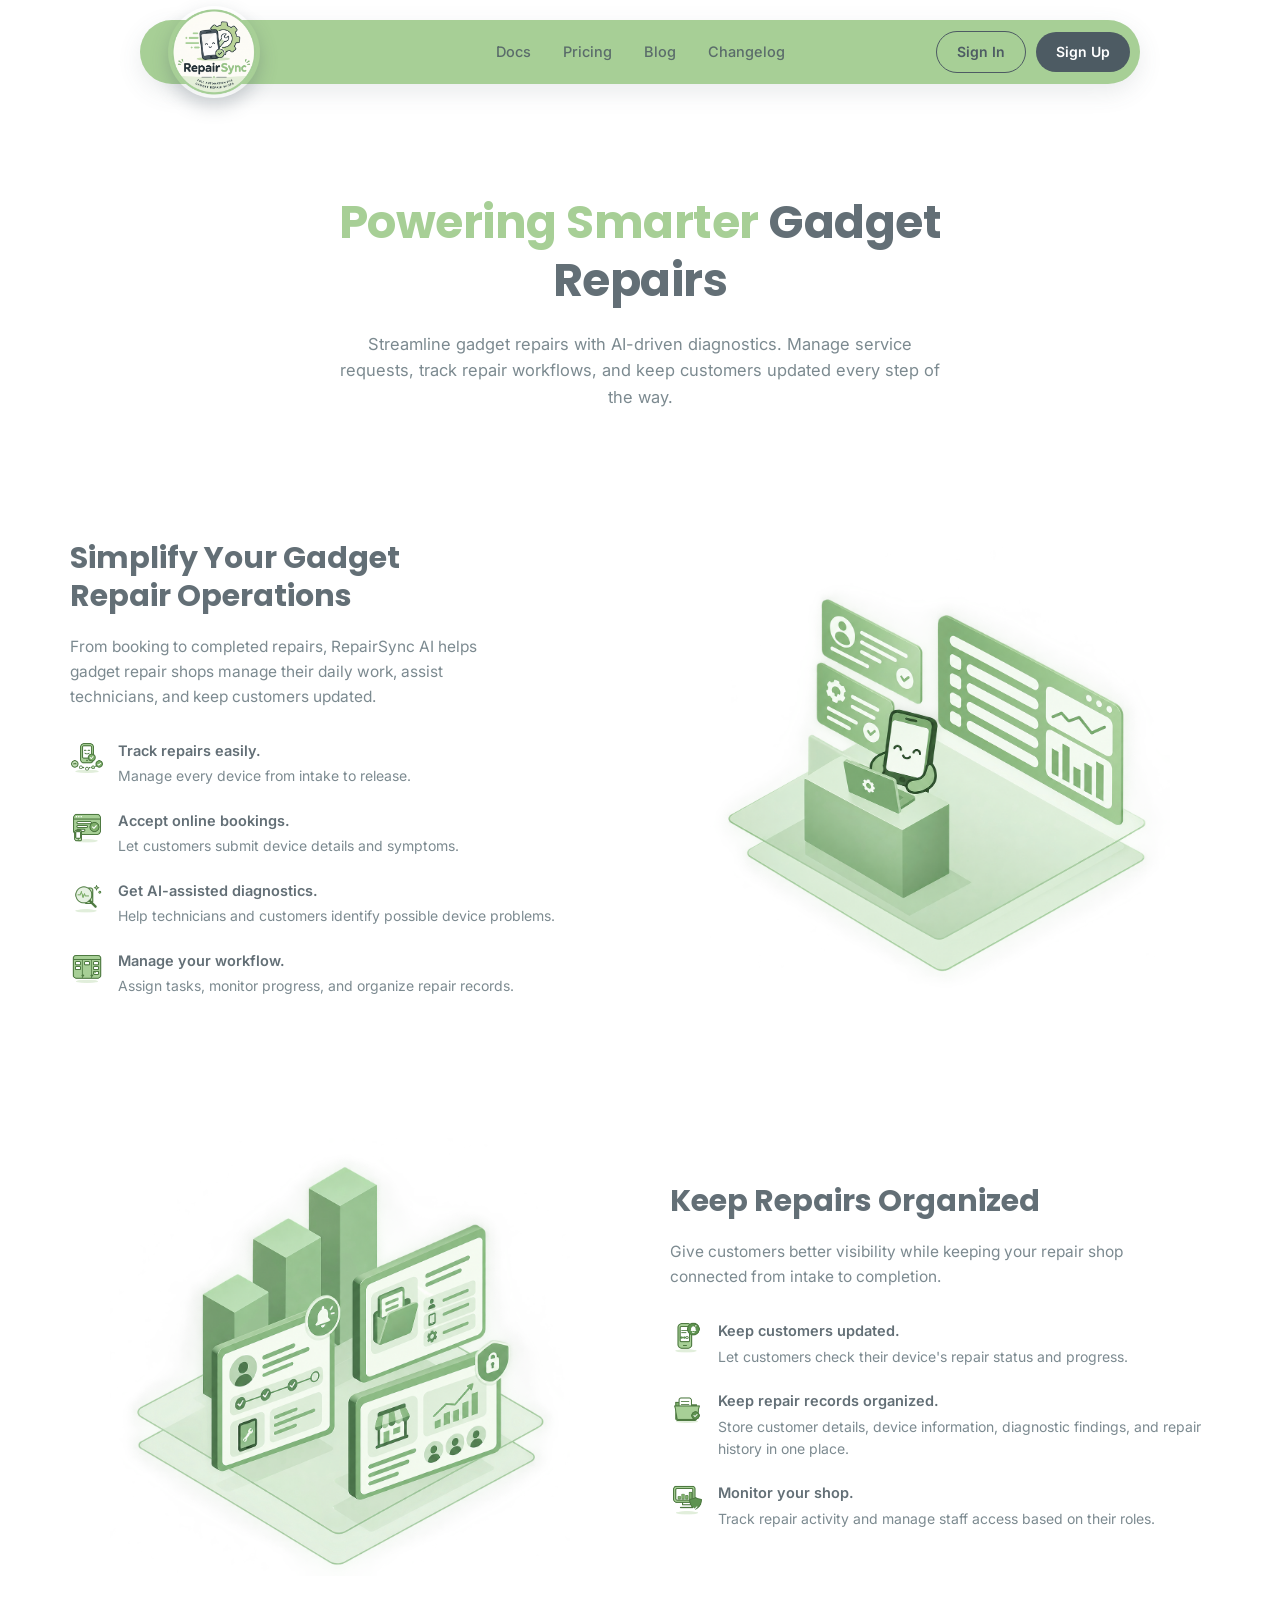
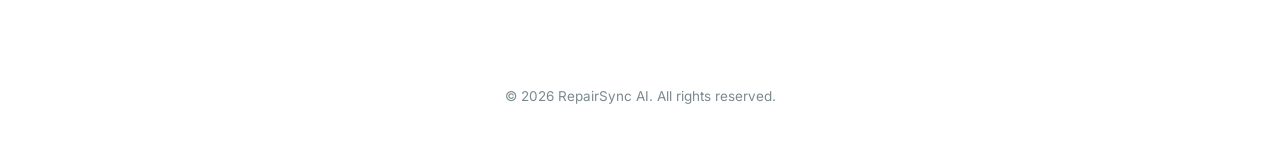
==== commit 59c7626d: "chore: repositioning  navbar logo" ====
--- a/index.html
+++ b/index.html
@@ -18,7 +18,7 @@
       <span class="brand-mark">
         <img src="Images/Logo.png" alt="RepairSync logo">
       </span>
-      <span class="brand-name">RepairSync</span>
+      <span class="brand-name sr-only">RepairSync</span>
     </a>
 
     <ul class="nav-links">
--- a/styles.css
+++ b/styles.css
@@ -79,6 +79,7 @@
   box-shadow: var(--shadow-nav);
   z-index: 1000;
   transition: box-shadow 0.25s ease, top 0.25s ease;
+  overflow: visible;
 }
 
 .navbar.is-scrolled {
@@ -87,29 +88,33 @@
 }
 
 .nav-inner {
+  position: relative;
   height: 100%;
   display: flex;
   align-items: center;
-  justify-content: space-between;
-  padding: 0 10px 0 18px;
+  justify-content: flex-end;
+  padding: 0 10px;
 }
 
 .brand {
-  display: flex;
-  align-items: center;
-  gap: 10px;
+  position: absolute;
+  left: 28px;
+  top: 50%;
+  transform: translateY(-50%);
+  z-index: 30;
 }
 
 .brand-mark {
-  width: 42px;
-  height: 42px;
+  width: 92px;
+  height: 92px;
   border-radius: 50%;
-  background: var(--white);
+  background: transparent;
   display: flex;
   align-items: center;
   justify-content: center;
   flex-shrink: 0;
   overflow: hidden;
+  box-shadow: 0 8px 18px rgba(77, 91, 99, 0.28);
 }
 
 .brand-mark img {
@@ -118,14 +123,24 @@
   object-fit: contain;
 }
 
-.brand-name {
-  font-size: 15px;
-  font-weight: 700;
-  color: var(--ink);
+.sr-only {
+  position: absolute;
+  width: 1px;
+  height: 1px;
+  padding: 0;
+  margin: -1px;
+  overflow: hidden;
+  clip: rect(0, 0, 0, 0);
   white-space: nowrap;
+  border: 0;
 }
 
 .nav-links {
+  position: absolute;
+  left: 50%;
+  top: 50%;
+  transform: translate(-50%, -50%);
+  z-index: 10;
   display: flex;
   align-items: center;
   gap: 32px;
@@ -725,6 +740,15 @@
   .nav-toggle { display: flex; }
   .btn-outline { display: none; }
 
+  .brand-mark {
+    width: 76px;
+    height: 76px;
+  }
+
+  .brand {
+    left: 22px;
+  }
+
   .feature-inner {
     grid-template-columns: 1fr;
     gap: 40px;
@@ -744,6 +768,16 @@
   .navbar {
     width: calc(100% - 24px);
   }
+
+  .brand-mark {
+    width: 64px;
+    height: 64px;
+  }
+
+  .brand {
+    left: 16px;
+  }
+
   .nav-actions .btn-dark {
     padding: 8px 14px;
     font-size: 13px;
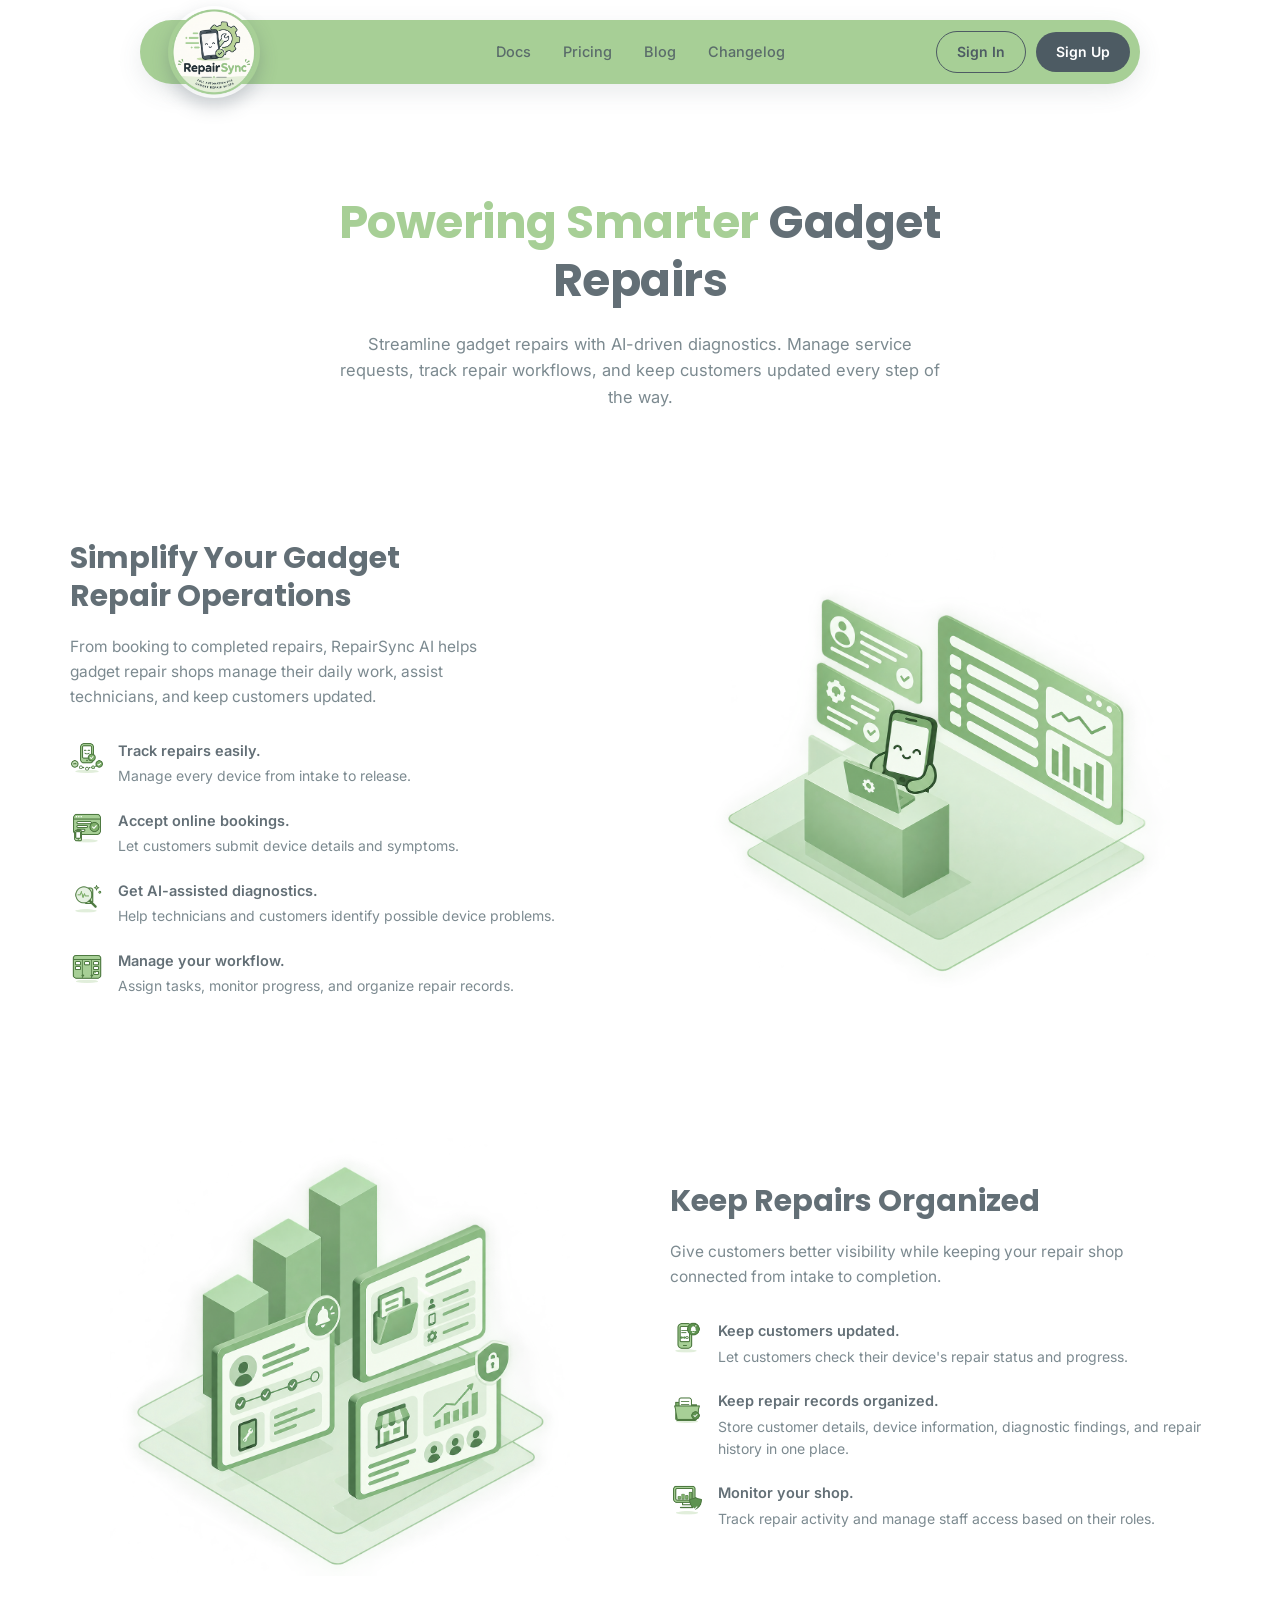
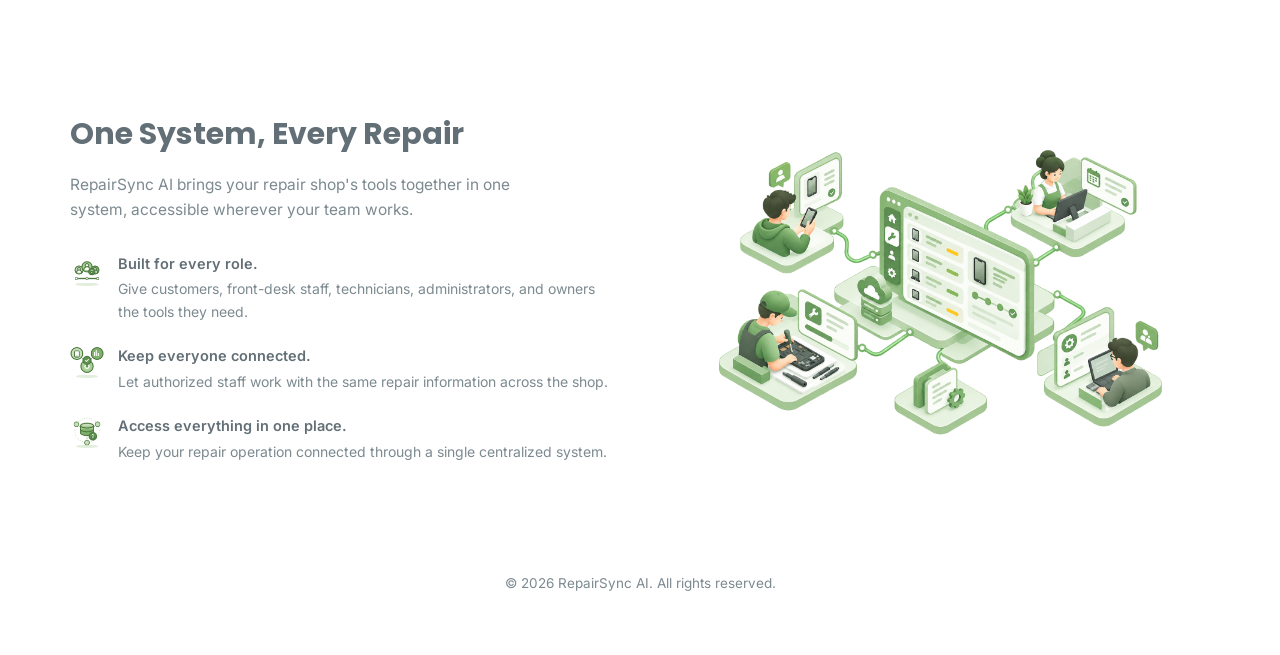
==== commit a8bc1a97: "feat: hero section screen 3" ====
--- a/index.html
+++ b/index.html
@@ -231,6 +231,50 @@
   </div>
 </section>
 
+<!-- ============ Feature 3 ============ -->
+<section class="feature">
+  <div class="feature-inner">
+    <div class="feature-copy">
+      <h2>One System, Every Repair</h2>
+      <p>RepairSync AI brings your repair shop's tools together in one system, accessible wherever your team works.</p>
+
+      <ul class="feature-list">
+        <li>
+          <span class="feature-icon">
+            <img src="Images/everyroleicon.png" alt="Built for every role icon">
+          </span>
+          <div>
+            <strong>Built for every role.</strong>
+            <span>Give customers, front-desk staff, technicians, administrators, and owners the tools they need.</span>
+          </div>
+        </li>
+        <li>
+          <span class="feature-icon">
+            <img src="Images/unifyicon.png" alt="Keep everyone connected icon">
+          </span>
+          <div>
+            <strong>Keep everyone connected.</strong>
+            <span>Let authorized staff work with the same repair information across the shop.</span>
+          </div>
+        </li>
+        <li>
+          <span class="feature-icon">
+            <img src="Images/centralizedicon.png" alt="Access everything in one place icon">
+          </span>
+          <div>
+            <strong>Access everything in one place.</strong>
+            <span>Keep your repair operation connected through a single centralized system.</span>
+          </div>
+        </li>
+      </ul>
+    </div>
+
+    <div class="feature-art">
+      <img src="Images/heroimage3.png" alt="One system, every repair illustration">
+    </div>
+  </div>
+</section>
+
 <footer class="footer">
   &copy; 2026 RepairSync AI. All rights reserved.
 </footer>
--- a/styles.css
+++ b/styles.css
@@ -118,8 +118,8 @@
 }
 
 .brand-mark img {
-  width: 100%;
-  height: 100%;
+  width: 118%;
+  height: 118%;
   object-fit: contain;
 }
 
@@ -250,30 +250,30 @@
 
 .signin-panel {
   position: fixed;
-  top: 110px;
-  right: 6%;
-  width: 380px;
+  top: 50%;
+  left: 50%;
+  width: 480px;
   max-width: calc(100% - 32px);
-  max-height: calc(100vh - 140px);
+  max-height: calc(100vh - 64px);
   overflow-y: auto;
   background: rgba(167, 207, 150, 0.38);
   backdrop-filter: blur(28px) saturate(160%);
   -webkit-backdrop-filter: blur(28px) saturate(160%);
-  border: 1px solid rgba(255, 255, 255, 0.55);
+  border: 2px solid #A7CF96;
   border-radius: 28px;
-  padding: 36px 32px 30px;
+  padding: 44px 44px 38px;
   box-shadow: 0 24px 60px rgba(77, 91, 99, 0.28);
   z-index: 1200;
   opacity: 0;
   visibility: hidden;
-  transform: translateY(-18px) scale(0.96);
+  transform: translate(-50%, -50%) scale(0.96);
   transition: opacity 0.3s ease, transform 0.3s ease, visibility 0.3s;
 }
 
 .signin-panel.active {
   opacity: 1;
   visibility: visible;
-  transform: translateY(0) scale(1);
+  transform: translate(-50%, -50%) scale(1);
 }
 
 .signin-close {
@@ -300,9 +300,9 @@
 }
 
 .signin-logo {
-  width: 84px;
-  height: 84px;
-  margin: 0 auto 20px;
+  width: 96px;
+  height: 96px;
+  margin: 0 auto 22px;
   border-radius: 50%;
   background: var(--white);
   display: flex;
@@ -321,7 +321,7 @@
 .signin-panel h3,
 .signup-panel h3 {
   text-align: center;
-  font-size: 16px;
+  font-size: 19px;
   font-weight: 600;
   color: var(--ink-soft);
   margin-bottom: 22px;
@@ -333,7 +333,7 @@
 }
 
 .signin-form label {
-  font-size: 13.5px;
+  font-size: 14.5px;
   font-weight: 500;
   color: var(--ink-soft);
   margin-bottom: 6px;
@@ -343,14 +343,14 @@
 .signin-form input[type="password"],
 .signin-form input[type="text"] {
   width: 100%;
-  padding: 11px 14px;
-  border-radius: 10px;
+  padding: 13px 16px;
+  border-radius: 12px;
   border: 1px solid rgba(255, 255, 255, 0.8);
   background: rgba(255, 255, 255, 0.85);
   font-family: 'Inter', sans-serif;
-  font-size: 14px;
+  font-size: 15px;
   color: var(--ink);
-  margin-bottom: 16px;
+  margin-bottom: 18px;
   outline: none;
   transition: border 0.2s ease, background 0.2s ease;
 }
@@ -374,7 +374,7 @@
 
 .password-toggle {
   position: absolute;
-  top: 11px;
+  top: 13px;
   right: 12px;
   width: 20px;
   height: 20px;
@@ -403,13 +403,13 @@
 
 .btn-signin {
   width: 100%;
-  padding: 12px;
-  border-radius: 12px;
+  padding: 14px;
+  border-radius: 14px;
   border: none;
   background: var(--ink);
   color: var(--white);
   font-family: 'Inter', sans-serif;
-  font-size: 15px;
+  font-size: 16px;
   font-weight: 600;
   cursor: pointer;
   margin-bottom: 18px;
@@ -451,15 +451,7 @@
 
 @media (max-width: 640px) {
   .signin-panel {
-    top: 90px;
-    left: 50%;
-    right: auto;
-    transform: translateX(-50%) translateY(-18px) scale(0.96);
-    width: calc(100% - 32px);
-  }
-
-  .signin-panel.active {
-    transform: translateX(-50%) translateY(0) scale(1);
+    padding: 34px 26px 28px;
   }
 }
 
@@ -491,7 +483,7 @@
   background: rgba(167, 207, 150, 0.38);
   backdrop-filter: blur(28px) saturate(160%);
   -webkit-backdrop-filter: blur(28px) saturate(160%);
-  border: 1px solid rgba(255, 255, 255, 0.55);
+  border: 2px solid #A7CF96;
   border-radius: 28px;
   padding: 44px 44px 38px;
   box-shadow: 0 24px 60px rgba(77, 91, 99, 0.28);
@@ -516,35 +508,6 @@
   margin-bottom: 26px;
 }
 
-.signup-panel .signin-logo {
-  width: 96px;
-  height: 96px;
-  margin-bottom: 22px;
-}
-
-.signup-panel h3 {
-  font-size: 19px;
-}
-
-.signup-panel .signin-form label {
-  font-size: 14.5px;
-}
-
-.signup-panel .signin-form input[type="email"],
-.signup-panel .signin-form input[type="password"],
-.signup-panel .signin-form input[type="text"] {
-  padding: 13px 16px;
-  font-size: 15px;
-  border-radius: 12px;
-  margin-bottom: 18px;
-}
-
-.signup-panel .btn-signin {
-  padding: 14px;
-  font-size: 16px;
-  border-radius: 14px;
-}
-
 .required {
   color: #E0645C;
 }
@@ -557,10 +520,6 @@
 
 .name-field label {
   display: block;
-}
-
-.signup-panel .password-toggle {
-  top: 13px;
 }
 
 .terms-check {
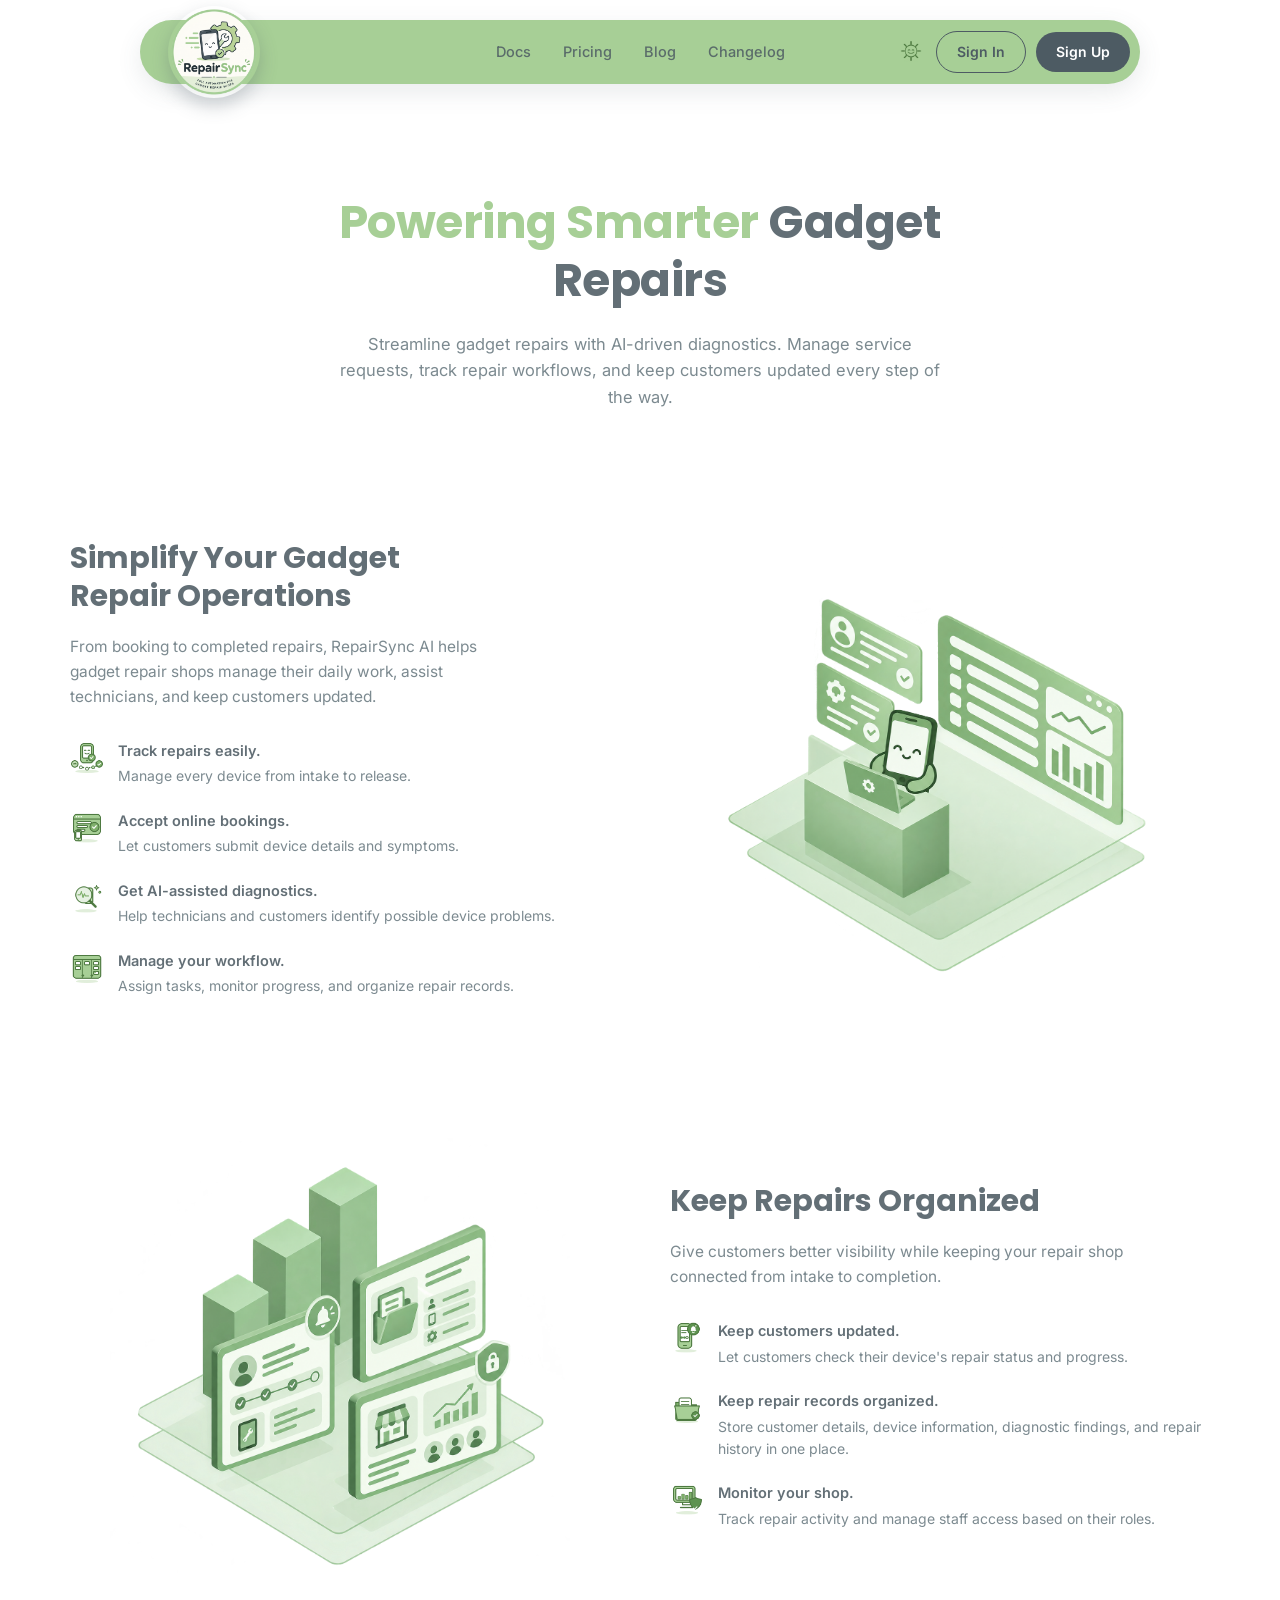
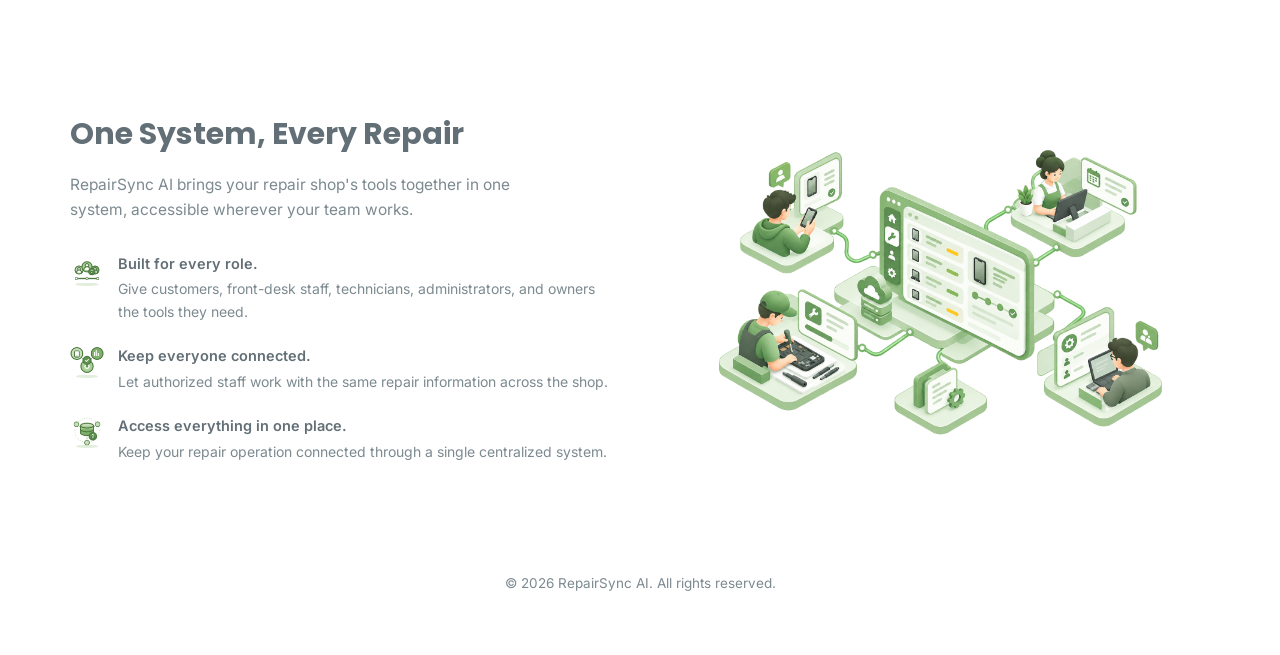
==== commit cf783059: "feat: Dark Mode" ====
--- a/index.html
+++ b/index.html
@@ -8,6 +8,19 @@
 <link rel="preconnect" href="https://fonts.gstatic.com" crossorigin>
 <link href="https://fonts.googleapis.com/css2?family=Poppins:wght@600;700&family=Inter:wght@400;500;600&display=swap" rel="stylesheet">
 <link rel="stylesheet" href="styles.css">
+<script>
+  // Apply the saved (or system) theme immediately, before the page paints,
+  // so there's no flash of the wrong theme on load.
+  (function () {
+    try {
+      var saved = localStorage.getItem('repairsync-theme');
+      var prefersDark = window.matchMedia && window.matchMedia('(prefers-color-scheme: dark)').matches;
+      if (saved === 'dark' || (!saved && prefersDark)) {
+        document.documentElement.classList.add('dark-mode');
+      }
+    } catch (e) {}
+  })();
+</script>
 </head>
 <body>
 
@@ -29,6 +42,10 @@
     </ul>
 
     <div class="nav-actions">
+      <button class="theme-toggle" id="themeToggle" aria-label="Switch to dark mode">
+        <img src="Images/lightmodelogo.png" alt="" class="theme-icon-light">
+        <img src="Images/darkmodelogo.png" alt="" class="theme-icon-dark">
+      </button>
       <a href="#signin" class="btn btn-outline" id="signInTrigger">Sign In</a>
       <a href="#signup" class="btn btn-dark" id="signUpTrigger">Sign Up</a>
       <button class="nav-toggle" id="navToggle" aria-label="Toggle menu"><span></span></button>
--- a/styles.css
+++ b/styles.css
@@ -16,6 +16,17 @@
   --radius-full: 999px;
   --radius-lg: 20px;
   --shadow-nav: 0 8px 24px rgba(77, 91, 99, 0.12);
+
+  /* Page-level tokens only — nav bar, logo, and the glass Sign In / Sign
+     Up panels stay green in both themes and are NOT driven by these. */
+  --page-bg: var(--white);
+  --page-heading: var(--ink-soft);
+}
+
+html.dark-mode {
+  --page-bg: #071102;
+  --page-heading: #E7F3DE;
+  --text-body: #92AC96;
 }
 
 * {
@@ -31,16 +42,18 @@
 body {
   font-family: 'Inter', -apple-system, BlinkMacSystemFont, 'Segoe UI', sans-serif;
   color: var(--text-body);
-  background: var(--white);
+  background: var(--page-bg);
   line-height: 1.6;
   -webkit-font-smoothing: antialiased;
+  transition: background-color 0.3s ease, color 0.3s ease;
 }
 
 h1, h2, h3, .brand-name {
   font-family: 'Poppins', 'Inter', sans-serif;
   font-weight: 700;
-  color: var(--ink-soft);
+  color: var(--page-heading);
   line-height: 1.25;
+  transition: color 0.3s ease;
 }
 
 a {
@@ -163,6 +176,44 @@
   display: flex;
   align-items: center;
   gap: 10px;
+}
+
+.theme-toggle {
+  width: 30px;
+  height: 30px;
+  border: none;
+  background: transparent;
+  cursor: pointer;
+  padding: 0;
+  display: flex;
+  align-items: center;
+  justify-content: center;
+  flex-shrink: 0;
+  border-radius: 50%;
+  transition: transform 0.2s ease, background 0.2s ease;
+}
+
+.theme-toggle:hover {
+  background: rgba(77, 91, 99, 0.1);
+  transform: translateY(-1px);
+}
+
+.theme-toggle img {
+  width: 22px;
+  height: 22px;
+  object-fit: contain;
+}
+
+.theme-icon-dark {
+  display: none;
+}
+
+html.dark-mode .theme-icon-light {
+  display: none;
+}
+
+html.dark-mode .theme-icon-dark {
+  display: block;
 }
 
 .btn {
@@ -659,7 +710,7 @@
 }
 
 .feature-list strong {
-  color: var(--ink-soft);
+  color: var(--page-heading);
   font-weight: 600;
   font-size: 14.5px;
 }
